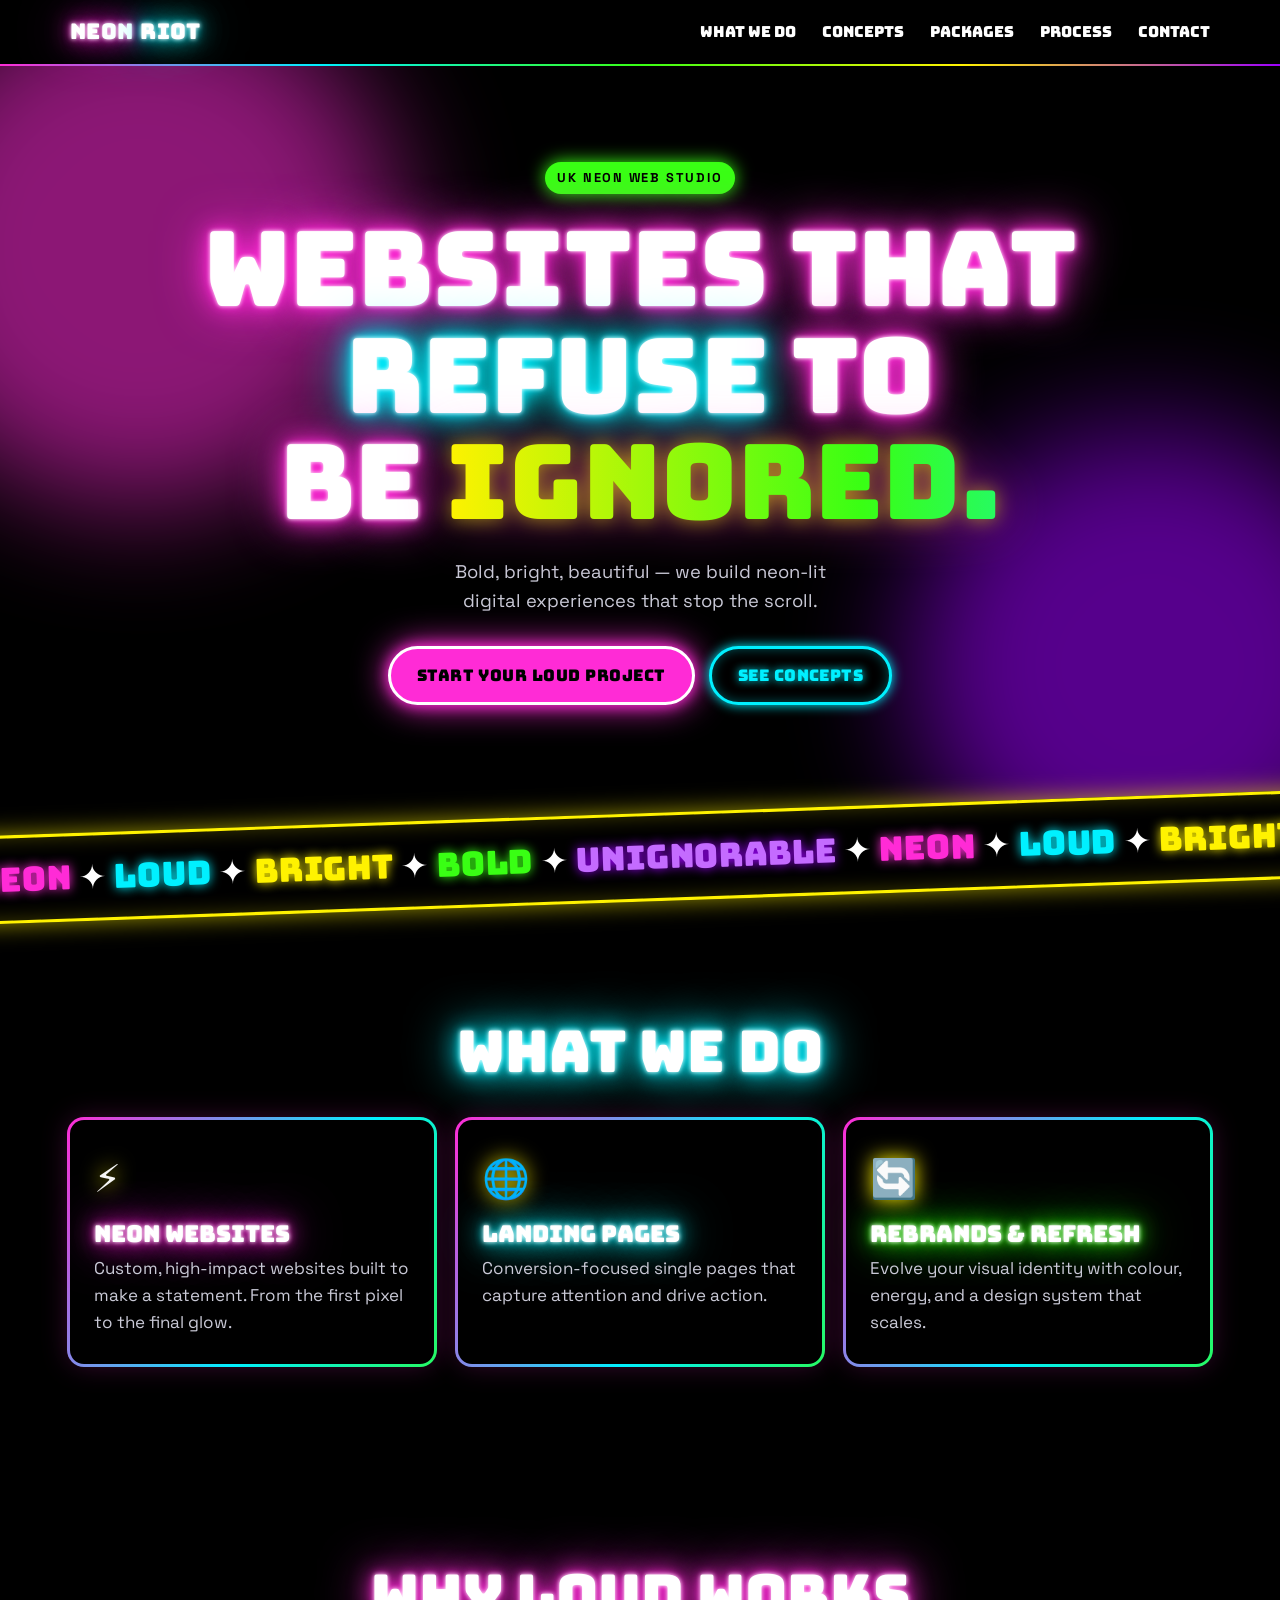
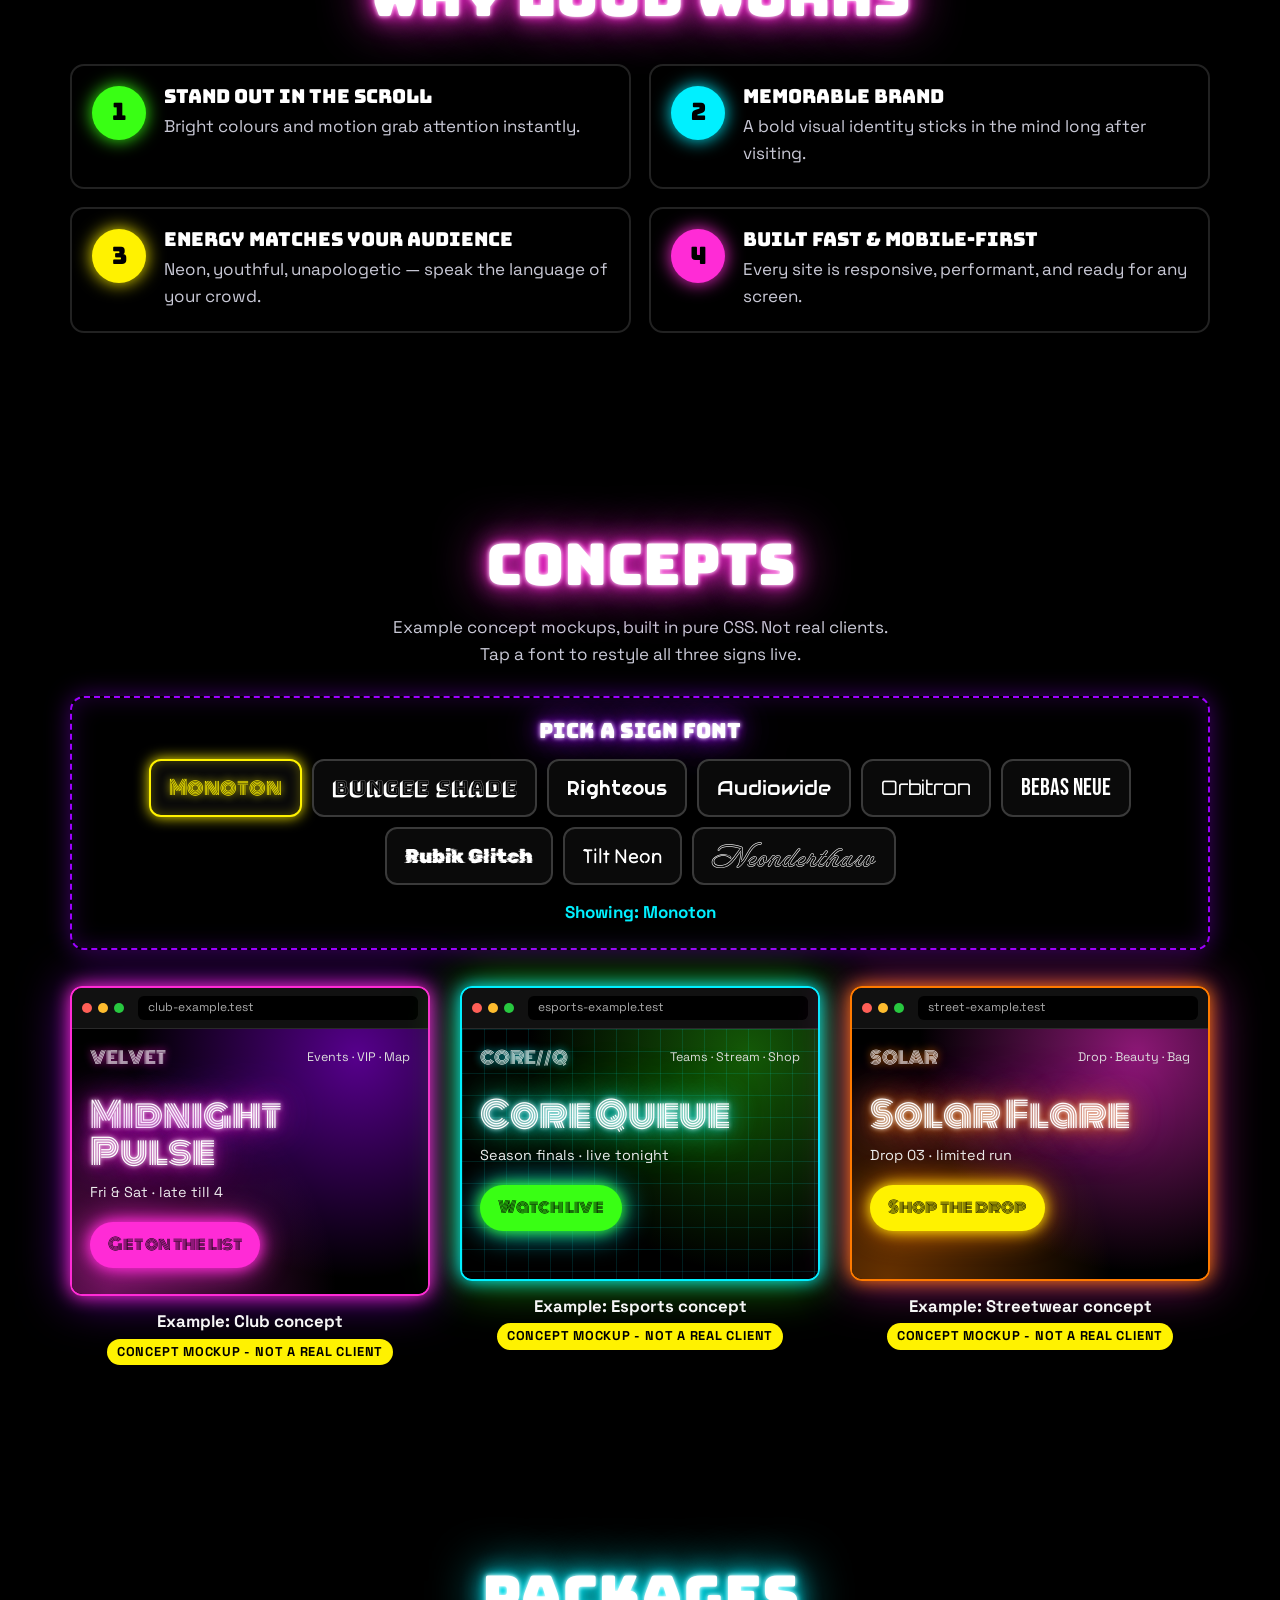
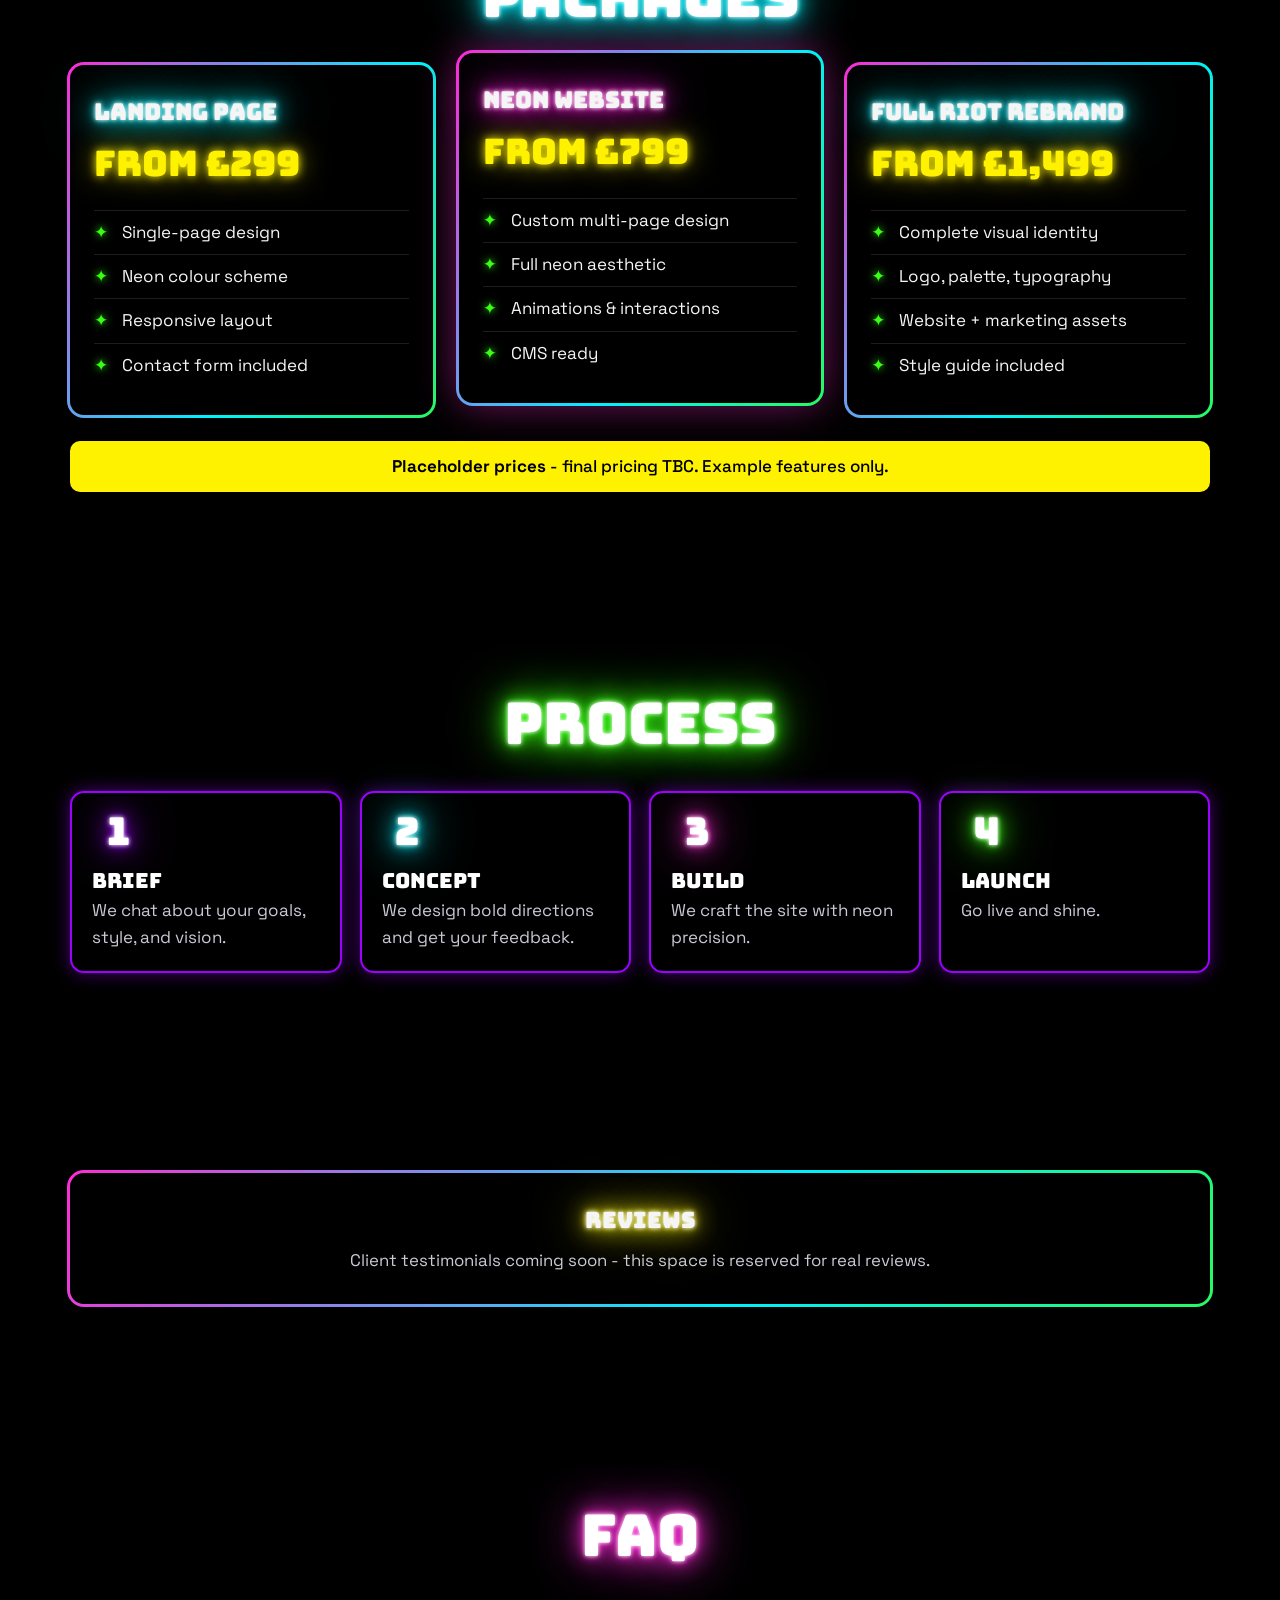
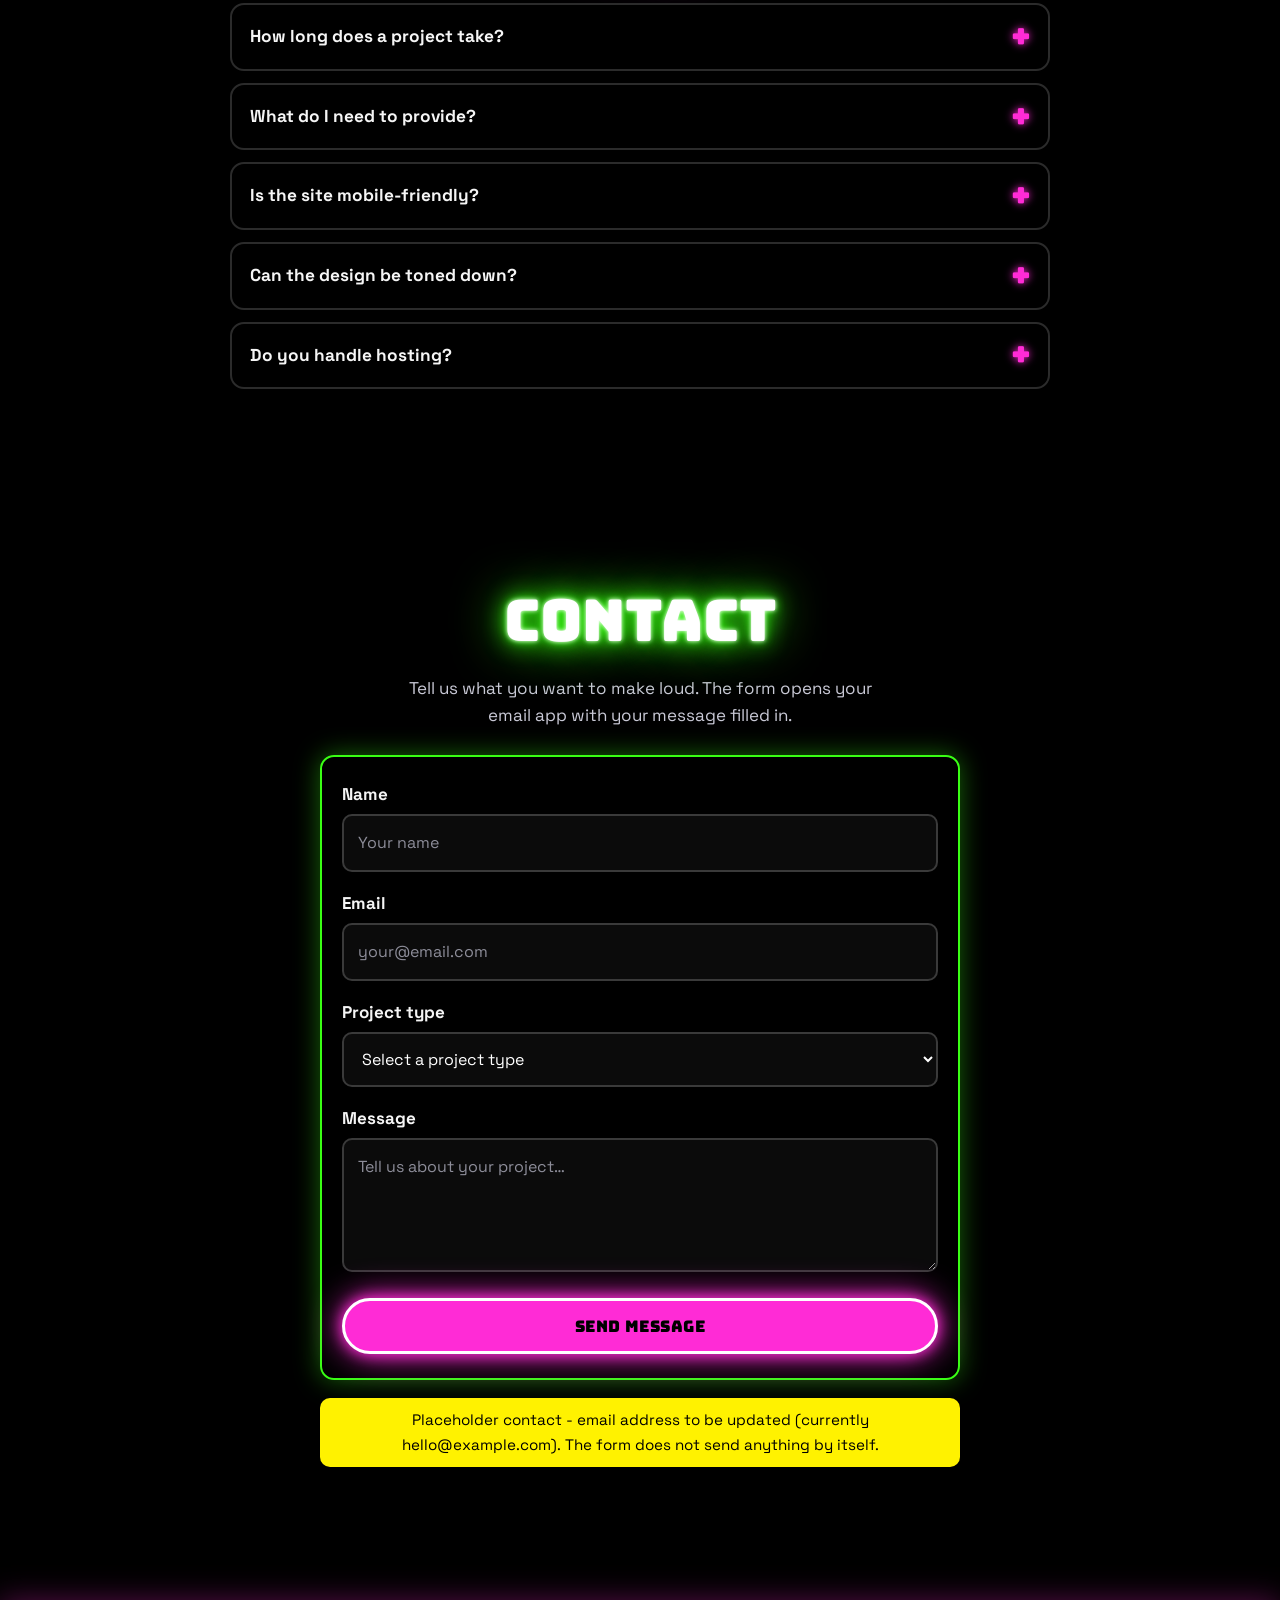
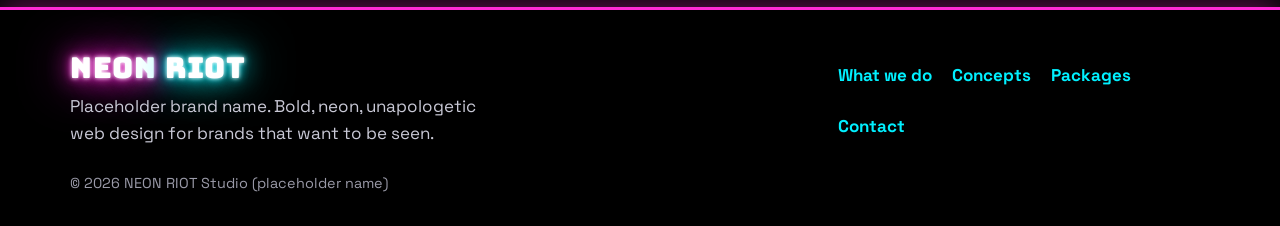
==== index.html @ 5fba3b47 "Publish the NEON RIOT Studio landing page. Add the finished static site at the repository root with " ====
<!DOCTYPE html>
<html lang="en">
<head>
  <meta charset="UTF-8">
  <meta name="viewport" content="width=device-width, initial-scale=1.0">
  <meta name="description" content="NEON RIOT Studio (placeholder name): loud, neon, mobile-first websites and landing pages from the UK.">
  <meta name="theme-color" content="#000000">
  <title>NEON RIOT Studio — Websites that refuse to be ignored</title>
  <link rel="preconnect" href="https://fonts.googleapis.com">
  <link rel="preconnect" href="https://fonts.gstatic.com" crossorigin>
  <link href="https://fonts.googleapis.com/css2?family=Audiowide&family=Bebas+Neue&family=Bungee&family=Bungee+Shade&family=Monoton&family=Neonderthaw&family=Orbitron:wght@700;900&family=Righteous&family=Rubik+Glitch&family=Space+Grotesk:wght@400;500;700&family=Tilt+Neon&display=swap" rel="stylesheet">
  <link rel="stylesheet" href="styles.css">
</head>
<body>
  <!-- Skip link -->
  <a href="#main" class="skip-link" aria-label="Skip to main content">Skip to main content</a>

  <header class="header" aria-label="Site header">
    <div class="container">
      <a href="#main" class="logo" aria-label="NEON RIOT Studio homepage">
        <span class="logo-a">NEON</span><span class="logo-b">RIOT</span>
      </a>
      <button class="menu-toggle" aria-label="Open main navigation" aria-expanded="false" id="menuToggle">
        <span></span>
        <span></span>
        <span></span>
      </button>
      <nav class="nav" aria-label="Main navigation" id="nav">
        <ul>
          <li><a href="#what-we-do" class="nav-link">What we do</a></li>
          <li><a href="#concepts" class="nav-link">Concepts</a></li>
          <li><a href="#packages" class="nav-link">Packages</a></li>
          <li><a href="#process" class="nav-link">Process</a></li>
          <li><a href="#contact" class="nav-link">Contact</a></li>
        </ul>
      </nav>
    </div>
  </header>

  <main id="main" tabindex="-1">
    <!-- Hero -->
    <section class="hero" aria-label="Hero section">
      <div class="container">
        <p class="eyebrow">UK neon web studio</p>
        <h1 class="hero-heading">Websites that <span class="flick">refuse</span> to be <span class="hl">ignored.</span></h1>
        <p class="hero-subheading">Bold, bright, beautiful — we build neon-lit digital experiences that stop the scroll.</p>
        <div class="hero-ctas">
          <a href="#contact" class="btn btn-primary pulse">Start your loud project</a>
          <a href="#concepts" class="btn btn-secondary">See concepts</a>
        </div>
      </div>
    </section>

    <!-- Ticker / Marquee -->
    <div class="ticker" aria-hidden="true">
      <div class="ticker-track"><div class="ticker-group"><span>NEON</span> ✦ <span>LOUD</span> ✦ <span>BRIGHT</span> ✦ <span>BOLD</span> ✦ <span>UNIGNORABLE</span> ✦ <span>NEON</span> ✦ <span>LOUD</span> ✦ <span>BRIGHT</span> ✦ <span>BOLD</span> ✦ <span>UNIGNORABLE</span> ✦ </div><div class="ticker-group"><span>NEON</span> ✦ <span>LOUD</span> ✦ <span>BRIGHT</span> ✦ <span>BOLD</span> ✦ <span>UNIGNORABLE</span> ✦ <span>NEON</span> ✦ <span>LOUD</span> ✦ <span>BRIGHT</span> ✦ <span>BOLD</span> ✦ <span>UNIGNORABLE</span> ✦ </div></div>
    </div>

    <!-- What we do -->
    <section class="section" id="what-we-do" aria-label="What we do section">
      <div class="container">
        <h2 class="section-heading" data-text="What we do">What we do</h2>
        <div class="cards">
          <article class="card">
            <div class="card-icon">⚡</div>
            <h3 class="card-heading">Neon websites</h3>
            <p class="card-text">Custom, high-impact websites built to make a statement. From the first pixel to the final glow.</p>
          </article>
          <article class="card">
            <div class="card-icon">🌐</div>
            <h3 class="card-heading">Landing pages</h3>
            <p class="card-text">Conversion-focused single pages that capture attention and drive action.</p>
          </article>
          <article class="card">
            <div class="card-icon">🔄</div>
            <h3 class="card-heading">Rebrands & refresh</h3>
            <p class="card-text">Evolve your visual identity with colour, energy, and a design system that scales.</p>
          </article>
        </div>
      </div>
    </section>

    <!-- Why loud works -->
    <section class="section" aria-label="Why loud works section">
      <div class="container">
        <h2 class="section-heading" data-text="Why loud works">Why loud works</h2>
        <div class="why-loud">
          <div class="why-item">
            <span class="why-number">1</span>
            <div>
              <h4 class="why-title">Stand out in the scroll</h4>
              <p class="why-text">Bright colours and motion grab attention instantly.</p>
            </div>
          </div>
          <div class="why-item">
            <span class="why-number">2</span>
            <div>
              <h4 class="why-title">Memorable brand</h4>
              <p class="why-text">A bold visual identity sticks in the mind long after visiting.</p>
            </div>
          </div>
          <div class="why-item">
            <span class="why-number">3</span>
            <div>
              <h4 class="why-title">Energy matches your audience</h4>
              <p class="why-text">Neon, youthful, unapologetic — speak the language of your crowd.</p>
            </div>
          </div>
          <div class="why-item">
            <span class="why-number">4</span>
            <div>
              <h4 class="why-title">Built fast & mobile-first</h4>
              <p class="why-text">Every site is responsive, performant, and ready for any screen.</p>
            </div>
          </div>
        </div>
      </div>
    </section>

    <!-- Concepts -->
    <section class="section" id="concepts" aria-label="Concepts section">
      <div class="container">
        <h2 class="section-heading" data-text="Concepts">Concepts</h2>
        <p class="concepts-note">Example concept mockups, built in pure CSS. Not real clients. Tap a font to restyle all three signs live.</p>

        <!-- Font Switcher -->
        <div class="font-switcher">
          <h3 class="font-switcher-heading">Pick a sign font</h3>
          <div class="font-chips" role="group" aria-label="Font options">
            <button type="button" class="font-chip" data-font="Monoton" aria-pressed="false" style="font-family: 'Monoton', cursive;">Monoton</button>
            <button type="button" class="font-chip" data-font="Bungee Shade" aria-pressed="false" style="font-family: 'Bungee Shade', cursive;">Bungee Shade</button>
            <button type="button" class="font-chip" data-font="Righteous" aria-pressed="false" style="font-family: 'Righteous', cursive;">Righteous</button>
            <button type="button" class="font-chip" data-font="Audiowide" aria-pressed="false" style="font-family: 'Audiowide', cursive;">Audiowide</button>
            <button type="button" class="font-chip" data-font="Orbitron" aria-pressed="false" style="font-family: 'Orbitron', sans-serif;">Orbitron</button>
            <button type="button" class="font-chip" data-font="Bebas Neue" aria-pressed="false" style="font-family: 'Bebas Neue', cursive;">Bebas Neue</button>
            <button type="button" class="font-chip" data-font="Rubik Glitch" aria-pressed="false" style="font-family: 'Rubik Glitch', cursive;">Rubik Glitch</button>
            <button type="button" class="font-chip" data-font="Tilt Neon" aria-pressed="false" style="font-family: 'Tilt Neon', cursive;">Tilt Neon</button>
            <button type="button" class="font-chip" data-font="Neonderthaw" aria-pressed="false" style="font-family: 'Neonderthaw', cursive;">Neonderthaw</button>
          </div>
          <p class="font-live-caption" aria-live="polite" aria-atomic="true">Showing: <span class="font-live-name">Monoton</span></p>
        </div>

        <div class="concepts-grid">
          <figure class="concept c-club">
            <div class="mock" aria-hidden="true">
              <div class="mock-bar"><i></i><i></i><i></i><span class="mock-url">club-example.test</span></div>
              <div class="mock-page">
                <div class="mock-nav"><span class="mock-logo">VELVET</span><span class="mock-links">Events · VIP · Map</span></div>
                <p class="mock-head">Midnight Pulse</p>
                <p class="mock-sub">Fri &amp; Sat · late till 4</p>
                <span class="mock-btn">Get on the list</span>
              </div>
            </div>
            <figcaption><strong>Example: Club concept</strong><span class="tag">Concept mockup - not a real client</span></figcaption>
          </figure>
          <figure class="concept c-esports">
            <div class="mock" aria-hidden="true">
              <div class="mock-bar"><i></i><i></i><i></i><span class="mock-url">esports-example.test</span></div>
              <div class="mock-page">
                <div class="mock-nav"><span class="mock-logo">CORE//Q</span><span class="mock-links">Teams · Stream · Shop</span></div>
                <p class="mock-head">Core Queue</p>
                <p class="mock-sub">Season finals · live tonight</p>
                <span class="mock-btn">Watch live</span>
              </div>
            </div>
            <figcaption><strong>Example: Esports concept</strong><span class="tag">Concept mockup - not a real client</span></figcaption>
          </figure>
          <figure class="concept c-street">
            <div class="mock" aria-hidden="true">
              <div class="mock-bar"><i></i><i></i><i></i><span class="mock-url">street-example.test</span></div>
              <div class="mock-page">
                <div class="mock-nav"><span class="mock-logo">SOLAR</span><span class="mock-links">Drop · Beauty · Bag</span></div>
                <p class="mock-head">Solar Flare</p>
                <p class="mock-sub">Drop 03 · limited run</p>
                <span class="mock-btn">Shop the drop</span>
              </div>
            </div>
            <figcaption><strong>Example: Streetwear concept</strong><span class="tag">Concept mockup - not a real client</span></figcaption>
          </figure>
        </div>
      </div>
    </section>

    <!-- Packages -->
    <section class="section" id="packages" aria-label="Packages section">
      <div class="container">
        <h2 class="section-heading" data-text="Packages">Packages</h2>
        <div class="packages">
          <article class="package">
            <div class="package-header">
              <span class="package-name">Landing Page</span>
              <span class="package-price">from £299</span>
            </div>
            <ul class="package-features">
              <li>Single-page design</li>
              <li>Neon colour scheme</li>
              <li>Responsive layout</li>
              <li>Contact form included</li>
            </ul>
          </article>
          <article class="package featured">
            <div class="package-header">
              <span class="package-name">Neon Website</span>
              <span class="package-price">from £799</span>
            </div>
            <ul class="package-features">
              <li>Custom multi-page design</li>
              <li>Full neon aesthetic</li>
              <li>Animations & interactions</li>
              <li>CMS ready</li>
            </ul>
          </article>
          <article class="package">
            <div class="package-header">
              <span class="package-name">Full Riot rebrand</span>
              <span class="package-price">from £1,499</span>
            </div>
            <ul class="package-features">
              <li>Complete visual identity</li>
              <li>Logo, palette, typography</li>
              <li>Website + marketing assets</li>
              <li>Style guide included</li>
            </ul>
          </article>
        </div>
        <p class="packages-note"><strong>Placeholder prices</strong> - final pricing TBC. Example features only.</p>
      </div>
    </section>

    <!-- Process -->
    <section class="section" id="process" aria-label="Process section">
      <div class="container">
        <h2 class="section-heading" data-text="Process">Process</h2>
        <ol class="process-steps">
          <li class="step">
            <div class="step-number">1</div>
            <div>
              <h4 class="step-title">Brief</h4>
              <p>We chat about your goals, style, and vision.</p>
            </div>
          </li>
          <li class="step">
            <div class="step-number">2</div>
            <div>
              <h4 class="step-title">Concept</h4>
              <p>We design bold directions and get your feedback.</p>
            </div>
          </li>
          <li class="step">
            <div class="step-number">3</div>
            <div>
              <h4 class="step-title">Build</h4>
              <p>We craft the site with neon precision.</p>
            </div>
          </li>
          <li class="step">
            <div class="step-number">4</div>
            <div>
              <h4 class="step-title">Launch</h4>
              <p>Go live and shine.</p>
            </div>
          </li>
        </ol>
      </div>
    </section>

    <!-- Social proof -->
    <section class="section" aria-label="Social proof section">
      <div class="container">
        <div class="social-proof"><p class="sp-label">Reviews</p>
          <p class="social-proof-text">Client testimonials coming soon - this space is reserved for real reviews.</p>
        </div>
      </div>
    </section>

    <!-- FAQ -->
    <section class="section" aria-label="FAQ section">
      <div class="container">
        <h2 class="section-heading" data-text="FAQ">FAQ</h2>
        <div class="faq">
          <details class="faq-item">
            <summary class="faq-question">How long does a project take?</summary>
            <p class="faq-answer">Placeholder answer: timelines depend on scope. A landing page is usually much quicker than a full multi-page site or rebrand; you will get a timeline with your quote.</p>
          </details>
          <details class="faq-item">
            <summary class="faq-question">What do I need to provide?</summary>
            <p class="faq-answer">Your brand basics, content, logo files (if any), and a general idea of the style you love.</p>
          </details>
          <details class="faq-item">
            <summary class="faq-question">Is the site mobile-friendly?</summary>
            <p class="faq-answer">Every site we build is mobile-first and fully responsive.</p>
          </details>
          <details class="faq-item">
            <summary class="faq-question">Can the design be toned down?</summary>
            <p class="faq-answer">Absolutely. We can dial the neon back to subtlety while keeping the bold structure.</p>
          </details>
          <details class="faq-item">
            <summary class="faq-question">Do you handle hosting?</summary>
            <p class="faq-answer">We can coordinate deployment and hosting, or work with your preferred provider.</p>
          </details>
        </div>
      </div>
    </section>

    <!-- Contact -->
    <section class="section" id="contact" aria-label="Contact section">
      <div class="container">
        <h2 class="section-heading" data-text="Contact">Contact</h2>
        <p class="contact-lead">Tell us what you want to make loud. The form opens your email app with your message filled in.</p>
        <form class="contact-form" action="mailto:hello@example.com" method="post" enctype="text/plain" aria-label="Contact form">
          <div class="form-group">
            <label for="name" class="form-label">Name</label>
            <input type="text" id="name" name="name" class="form-input" required aria-required="true" placeholder="Your name">
          </div>
          <div class="form-group">
            <label for="email" class="form-label">Email</label>
            <input type="email" id="email" name="email" class="form-input" required aria-required="true" placeholder="your@email.com">
          </div>
          <div class="form-group">
            <label for="project-type" class="form-label">Project type</label>
            <select id="project-type" name="project-type" class="form-select" aria-label="Project type">
              <option value="" disabled selected>Select a project type</option>
              <option value="landing-page">Landing Page</option>
              <option value="neon-website">Neon Website</option>
              <option value="full-rebrand">Full Riot Rebrand</option>
              <option value="other">Other</option>
            </select>
          </div>
          <div class="form-group">
            <label for="message" class="form-label">Message</label>
            <textarea id="message" name="message" class="form-textarea" rows="4" placeholder="Tell us about your project…" aria-required="false"></textarea>
          </div>
          <button type="submit" class="btn btn-primary btn-full pulse">Send message</button>
        </form>
        <p class="contact-note">Placeholder contact - email address to be updated (currently hello@example.com). The form does not send anything by itself.</p>
      </div>
    </section>
  </main>

  <footer class="footer" aria-label="Site footer">
    <div class="container">
      <div class="footer-brand">
        <a href="#main" class="footer-logo" aria-label="NEON RIOT Studio homepage"><span class="logo-a">NEON</span><span class="logo-b">RIOT</span></a>
        <p class="footer-desc">Placeholder brand name. Bold, neon, unapologetic web design for brands that want to be seen.</p>
      </div>
      <nav class="footer-nav" aria-label="Footer navigation">
        <ul>
          <li><a href="#what-we-do">What we do</a></li>
          <li><a href="#concepts">Concepts</a></li>
          <li><a href="#packages">Packages</a></li>
          <li><a href="#contact">Contact</a></li>
        </ul>
      </nav>
      <p class="footer-copyright">© 2026 NEON RIOT Studio (placeholder name)</p>
    </div>
  </footer>

  <script src="script.js"></script>
</body>
</html>
---- styles.css ----
/* NEON RIOT Studio (placeholder name) — styles.css
   Pure black, loud neon, mobile-first. Animations are slow (no flashing > 3/s)
   and all switch off under prefers-reduced-motion. */

:root {
  --bg: #000;
  --fg: #f5f5f5;
  --muted: #c9c9d6;
  --pink: #ff2bd6;
  --cyan: #00f0ff;
  --acid: #39ff14;
  --laser: #fff200;
  --uv: #9d00ff;
  --orange: #ff7a00;
  --display: 'Bungee', 'Arial Black', sans-serif;
  --body: 'Space Grotesk', system-ui, sans-serif;
  --concept-font: 'Monoton';
  --radius: 14px;
  --glow-pink: 0 0 4px #fff, 0 0 10px var(--pink), 0 0 24px var(--pink), 0 0 52px var(--pink);
  --glow-cyan: 0 0 4px #fff, 0 0 10px var(--cyan), 0 0 24px var(--cyan), 0 0 52px var(--cyan);
  --glow-acid: 0 0 4px #fff, 0 0 10px var(--acid), 0 0 24px var(--acid), 0 0 52px var(--acid);
  --glow-laser: 0 0 4px #fff, 0 0 10px var(--laser), 0 0 24px var(--laser), 0 0 52px var(--laser);
  --glow-uv: 0 0 4px #fff, 0 0 10px var(--uv), 0 0 24px var(--uv), 0 0 52px var(--uv);
}

*, *::before, *::after { box-sizing: border-box; margin: 0; padding: 0; }
html { scroll-behavior: smooth; scroll-padding-top: 72px; }
body {
  font-family: var(--body);
  font-size: 17px;
  line-height: 1.6;
  color: var(--fg);
  background: var(--bg);
  overflow-x: clip;
  -webkit-font-smoothing: antialiased;
}
main { overflow-x: clip; }
img { max-width: 100%; }
a { color: var(--cyan); }
ul, ol { list-style: none; }
:focus-visible { outline: 3px solid var(--laser); outline-offset: 3px; border-radius: 4px; }

.container { width: min(1180px, 100%); margin: 0 auto; padding: 0 20px; }
.section { padding: 72px 0; position: relative; }

.skip-link {
  position: absolute; left: 12px; top: -60px; z-index: 100;
  background: var(--laser); color: #000; padding: 10px 16px; font-weight: 700; border-radius: 8px;
}
.skip-link:focus { top: 12px; }

/* ---------- Header ---------- */
.header {
  position: sticky; top: 0; z-index: 50;
  background: rgba(0,0,0,.88);
  backdrop-filter: blur(8px);
  border-bottom: 2px solid transparent;
  border-image: linear-gradient(90deg, var(--pink), var(--cyan), var(--acid), var(--laser), var(--uv)) 1;
}
.header .container { display: flex; align-items: center; justify-content: space-between; min-height: 64px; }
.logo, .footer-logo { font-family: var(--display); font-size: 1.35rem; text-decoration: none; line-height: 1; letter-spacing: .02em; }
.logo-a { color: #fff; text-shadow: var(--glow-pink); }
.logo-b { color: #fff; text-shadow: var(--glow-cyan); margin-left: .3em; }

.menu-toggle {
  width: 48px; height: 48px; display: grid; place-content: center; gap: 6px;
  background: transparent; border: 2px solid var(--pink); border-radius: 10px; cursor: pointer;
  box-shadow: 0 0 12px var(--pink);
}
.menu-toggle span { display: block; width: 24px; height: 3px; background: #fff; box-shadow: 0 0 6px var(--pink); transition: transform .25s, opacity .25s; }
.menu-toggle[aria-expanded="true"] span:nth-child(1) { transform: translateY(9px) rotate(45deg); }
.menu-toggle[aria-expanded="true"] span:nth-child(2) { opacity: 0; }
.menu-toggle[aria-expanded="true"] span:nth-child(3) { transform: translateY(-9px) rotate(-45deg); }

.nav { position: absolute; left: 0; right: 0; top: 100%; background: #000; border-bottom: 2px solid var(--cyan); display: none; }
.nav[open] { display: block; }
.nav ul { padding: 8px 20px 18px; }
.nav a {
  display: block; padding: 14px 0; font-family: var(--display); font-size: 1.15rem;
  color: #fff; text-decoration: none; border-bottom: 1px solid #222;
}
.nav li:nth-child(1) a:hover, .nav li:nth-child(1) a:focus-visible { text-shadow: var(--glow-pink); }
.nav a:hover, .nav a:focus-visible { text-shadow: var(--glow-cyan); }

/* ---------- Headings & glows ---------- */
h1, h2, h3, h4 { font-family: var(--display); font-weight: 400; line-height: 1.1; color: #fff; }

.eyebrow {
  display: inline-block; font-weight: 700; text-transform: uppercase; letter-spacing: .14em; font-size: .8rem;
  color: #000; background: var(--acid); padding: 6px 12px; border-radius: 999px; margin-bottom: 22px;
  box-shadow: 0 0 18px var(--acid);
}

.hero {
  padding: 56px 0 64px; text-align: center; position: relative; isolation: isolate; overflow: hidden;
}
.hero::before, .hero::after {
  content: ''; position: absolute; z-index: -1; border-radius: 50%; filter: blur(60px); opacity: .55;
  animation: drift 14s ease-in-out infinite alternate;
}
.hero::before { width: 320px; height: 320px; background: var(--pink); top: -80px; left: -120px; }
.hero::after { width: 300px; height: 300px; background: var(--uv); bottom: -100px; right: -110px; animation-delay: -7s; }
@keyframes drift { to { transform: translate(60px, 40px) scale(1.15); } }

.hero-heading {
  font-size: clamp(2.6rem, 11vw, 6.5rem);
  line-height: 1.02; margin-bottom: 22px; text-shadow: var(--glow-pink);
  text-wrap: balance;
}
.hero-heading .flick { color: #fff; text-shadow: var(--glow-cyan); animation: flicker 5s linear infinite; }
.hero-heading .hl {
  background: linear-gradient(90deg, var(--laser), var(--acid), var(--cyan), var(--pink), var(--laser));
  background-size: 300% 100%;
  -webkit-background-clip: text; background-clip: text; color: transparent; text-shadow: none;
  filter: drop-shadow(0 0 10px rgba(255,242,0,.55)) drop-shadow(0 0 26px rgba(255,43,214,.45));
  animation: shift 8s linear infinite;
}
/* Neon-sign flicker: a couple of short dips per 5s cycle (well under 3 flashes/second) */
@keyframes flicker {
  0%, 40%, 44%, 72%, 100% { opacity: 1; }
  42% { opacity: .35; text-shadow: none; }
  74% { opacity: .5; text-shadow: none; }
  76% { opacity: 1; }
}
@keyframes shift { to { background-position: 300% 0; } }

.hero-subheading { font-size: 1.15rem; color: var(--muted); max-width: 34ch; margin: 0 auto 30px; }
.hero-ctas { display: flex; flex-direction: column; gap: 14px; align-items: stretch; max-width: 380px; margin: 0 auto; }

.section-heading {
  position: relative; font-size: clamp(1.9rem, 8vw, 3.6rem); text-align: center;
  margin: 0 auto 36px; width: fit-content; max-width: 100%;
  text-shadow: var(--glow-pink);
}
#what-we-do .section-heading, #packages .section-heading { text-shadow: var(--glow-cyan); }
#process .section-heading, #contact .section-heading { text-shadow: var(--glow-acid); }
/* Small RGB-split glitch, fires briefly once every 6s */
.section-heading::before, .section-heading::after {
  content: attr(data-text); position: absolute; inset: 0; pointer-events: none; opacity: 0; text-shadow: none;
}
.section-heading::before { color: var(--cyan); animation: glitch-a 6s steps(1) infinite; }
.section-heading::after { color: var(--pink); animation: glitch-b 6s steps(1) infinite; }
@keyframes glitch-a { 0%, 91%, 95%, 100% { opacity: 0; transform: none; } 92% { opacity: .85; transform: translate(-4px, -2px); clip-path: inset(10% 0 55% 0); } }
@keyframes glitch-b { 0%, 91%, 95%, 100% { opacity: 0; transform: none; } 92% { opacity: .85; transform: translate(4px, 2px); clip-path: inset(55% 0 8% 0); } }

/* ---------- Buttons ---------- */
.btn {
  display: inline-flex; align-items: center; justify-content: center; min-height: 56px;
  padding: 14px 26px; border-radius: 999px; text-decoration: none; text-transform: uppercase;
  font-family: var(--display); font-size: 1rem; letter-spacing: .03em; cursor: pointer; border: 3px solid transparent;
  transition: transform .15s ease;
}
.btn:hover { transform: translateY(-2px) scale(1.02); }
.btn-primary { background: var(--pink); color: #000; border-color: #fff; box-shadow: 0 0 14px var(--pink), 0 0 34px var(--pink); }
.btn-secondary { background: #000; color: var(--cyan); border-color: var(--cyan); box-shadow: 0 0 12px var(--cyan), inset 0 0 12px rgba(0,240,255,.35); text-shadow: 0 0 8px var(--cyan); }
.btn-full { width: 100%; }
.pulse { animation: pulse 2.2s ease-in-out infinite; }
@keyframes pulse {
  0%, 100% { box-shadow: 0 0 10px var(--pink), 0 0 22px var(--pink); }
  50% { box-shadow: 0 0 22px var(--pink), 0 0 60px var(--pink), 0 0 90px rgba(255,43,214,.6); }
}

/* ---------- Ticker ---------- */
.ticker {
  overflow: hidden; white-space: nowrap; background: #000; padding: 14px 0;
  border-block: 3px solid var(--laser); box-shadow: 0 0 22px rgba(255,242,0,.6), inset 0 0 18px rgba(255,242,0,.25);
  font-family: var(--display); font-size: clamp(1.2rem, 5vw, 2rem); transform: rotate(-2deg) scale(1.04); margin: 10px 0 20px;
}
.ticker-track { display: flex; width: max-content; animation: scroll 28s linear infinite; }
.ticker-group { flex: none; padding-right: .4em; color: #fff; }
.ticker-group span:nth-child(5n+1) { color: var(--pink); text-shadow: 0 0 10px var(--pink); }
.ticker-group span:nth-child(5n+2) { color: var(--cyan); text-shadow: 0 0 10px var(--cyan); }
.ticker-group span:nth-child(5n+3) { color: var(--laser); text-shadow: 0 0 10px var(--laser); }
.ticker-group span:nth-child(5n+4) { color: var(--acid); text-shadow: 0 0 10px var(--acid); }
.ticker-group span:nth-child(5n+5) { color: #c46bff; text-shadow: 0 0 10px var(--uv); }
@keyframes scroll { to { transform: translateX(-50%); } }

/* ---------- Animated gradient border cards ---------- */
.card, .package, .why-item, .step, .social-proof, .faq-item {
  position: relative; border-radius: var(--radius); background: #000; isolation: isolate;
}
.card::before, .package::before, .social-proof::before {
  content: ''; position: absolute; inset: -3px; z-index: -1; border-radius: calc(var(--radius) + 3px);
  background: linear-gradient(120deg, var(--pink), var(--cyan), var(--acid), var(--laser), var(--uv), var(--pink));
  background-size: 300% 300%; animation: border-shift 6s linear infinite;
}
.card::after, .package::after, .social-proof::after {
  content: ''; position: absolute; inset: 0; z-index: -1; border-radius: var(--radius); background: #000;
}
@keyframes border-shift { to { background-position: 300% 0; } }

.cards { display: grid; gap: 24px; }
.card { padding: 28px 24px; box-shadow: 0 0 28px rgba(255,43,214,.25); }
.card-icon { font-size: 2.4rem; margin-bottom: 12px; filter: drop-shadow(0 0 10px var(--laser)); }
.card-heading { font-size: 1.45rem; margin-bottom: 8px; }
.card:nth-child(1) .card-heading { text-shadow: var(--glow-pink); }
.card:nth-child(2) .card-heading { text-shadow: var(--glow-cyan); }
.card:nth-child(3) .card-heading { text-shadow: var(--glow-acid); }
.card-text, .why-text, .step p, .faq-answer { color: var(--muted); }

/* ---------- Why loud ---------- */
.why-loud { display: grid; gap: 18px; }
.why-item { display: flex; gap: 18px; align-items: flex-start; padding: 20px; border: 2px solid #222; }
.why-number {
  flex: none; display: grid; place-items: center; width: 54px; height: 54px; border-radius: 50%;
  font-family: var(--display); font-size: 1.5rem; color: #000; background: var(--acid); box-shadow: 0 0 18px var(--acid);
}
.why-item:nth-child(2) .why-number { background: var(--cyan); box-shadow: 0 0 18px var(--cyan); }
.why-item:nth-child(3) .why-number { background: var(--laser); box-shadow: 0 0 18px var(--laser); }
.why-item:nth-child(4) .why-number { background: var(--pink); box-shadow: 0 0 18px var(--pink); }
.why-title { font-size: 1.2rem; margin-bottom: 6px; }

/* ---------- Concepts & font switcher ---------- */
.concepts-note { text-align: center; color: var(--muted); max-width: 46ch; margin: -18px auto 28px; }
.font-switcher {
  border: 2px dashed var(--uv); border-radius: var(--radius); padding: 22px 16px; margin-bottom: 36px; text-align: center;
  box-shadow: 0 0 24px rgba(157,0,255,.4), inset 0 0 24px rgba(157,0,255,.2);
}
.font-switcher-heading { font-size: 1.3rem; text-shadow: var(--glow-uv); margin-bottom: 16px; }
.font-chips { display: grid; grid-template-columns: repeat(2, 1fr); gap: 10px; }
.font-chip {
  min-height: 58px; padding: 10px 12px; font-size: 1.25rem; line-height: 1.1; color: #fff; background: #0a0a0a;
  border: 2px solid #3a3a3a; border-radius: 12px; cursor: pointer; transition: border-color .2s, box-shadow .2s, color .2s;
}
.font-chip[data-font="Neonderthaw"] { font-size: 1.9rem; }
.font-chip[data-font="Bebas Neue"] { font-size: 1.5rem; }
.font-chip:hover { border-color: var(--cyan); }
.font-chip[aria-pressed="true"] {
  color: var(--laser); border-color: var(--laser); text-shadow: 0 0 8px var(--laser);
  box-shadow: 0 0 14px var(--laser), inset 0 0 12px rgba(255,242,0,.3);
}
.font-live-caption { margin-top: 14px; color: var(--cyan); font-weight: 700; }

.concepts-grid { display: grid; gap: 30px; }
.concept { margin: 0; }
.concept figcaption { display: flex; flex-direction: column; gap: 4px; margin-top: 12px; text-align: center; }
.concept figcaption strong { font-size: 1.05rem; }
.tag { align-self: center; font-size: .8rem; font-weight: 700; letter-spacing: .06em; text-transform: uppercase; color: #000; background: var(--laser); padding: 3px 10px; border-radius: 999px; }

.mock { --a: var(--pink); --b: var(--uv); --c: #fff; border-radius: 12px; overflow: hidden; border: 2px solid var(--a); box-shadow: 0 0 18px var(--a), 0 0 50px color-mix(in srgb, var(--b) 60%, transparent); }
.mock-bar { display: flex; align-items: center; gap: 6px; padding: 8px 10px; background: #111; border-bottom: 1px solid #2a2a2a; }
.mock-bar i { width: 10px; height: 10px; border-radius: 50%; background: #ff5f57; }
.mock-bar i:nth-child(2) { background: #febc2e; }
.mock-bar i:nth-child(3) { background: #28c840; }
.mock-url { flex: 1; margin-left: 8px; font-size: .75rem; color: #aaa; background: #000; border-radius: 6px; padding: 2px 10px; overflow: hidden; text-overflow: ellipsis; white-space: nowrap; }
.mock-page { padding: 16px 18px 26px; min-height: 250px; background: radial-gradient(circle at 80% 10%, color-mix(in srgb, var(--b) 55%, transparent), transparent 60%), radial-gradient(circle at 10% 100%, color-mix(in srgb, var(--a) 40%, transparent), transparent 55%), #000; }
.mock-nav { display: flex; justify-content: space-between; align-items: center; gap: 8px; margin-bottom: 26px; font-size: .78rem; }
.mock-logo { font-family: var(--concept-font), var(--display); font-size: 1.05rem; color: #fff; text-shadow: 0 0 8px var(--a); white-space: nowrap; }
.mock-links { color: #ddd; white-space: nowrap; }
.mock-head {
  font-family: var(--concept-font), var(--display); font-size: clamp(2rem, 10vw, 2.6rem); line-height: 1.05; color: #fff;
  text-shadow: 0 0 4px #fff, 0 0 12px var(--a), 0 0 30px var(--a), 0 0 56px var(--b); margin-bottom: 10px; overflow-wrap: anywhere;
}
.mock-sub { color: #eee; font-size: .9rem; margin-bottom: 18px; }
.mock-btn {
  display: inline-block; font-family: var(--concept-font), var(--display); font-size: 1rem; padding: 10px 18px; border-radius: 999px;
  color: #000; background: var(--c); box-shadow: 0 0 14px var(--c), 0 0 30px var(--a);
}
.c-club .mock { --a: #ff2bd6; --b: #9d00ff; --c: #ff2bd6; }
.c-esports .mock { --a: #00f0ff; --b: #39ff14; --c: #39ff14; }
.c-esports .mock-page { background-image: linear-gradient(rgba(0,240,255,.12) 1px, transparent 1px), linear-gradient(90deg, rgba(0,240,255,.12) 1px, transparent 1px), radial-gradient(circle at 80% 10%, rgba(57,255,20,.35), transparent 60%); background-size: 22px 22px, 22px 22px, auto; }
.c-street .mock { --a: #ff7a00; --b: #ff2bd6; --c: #fff200; }

/* ---------- Packages ---------- */
.packages { display: grid; gap: 26px; }
.package { padding: 28px 24px; }
.package-header { display: flex; flex-direction: column; gap: 6px; margin-bottom: 18px; }
.package-name { font-family: var(--display); font-size: 1.45rem; text-shadow: var(--glow-cyan); }
.package-price { font-family: var(--display); font-size: 2.2rem; color: var(--laser); text-shadow: 0 0 10px var(--laser), 0 0 28px rgba(255,242,0,.6); }
.package.featured { box-shadow: 0 0 40px rgba(255,43,214,.5); }
.package.featured .package-name { text-shadow: var(--glow-pink); }
.package-features li { padding: 8px 0 8px 28px; position: relative; border-top: 1px solid #1d1d1d; }
.package-features li::before { content: '✦'; position: absolute; left: 0; color: var(--acid); text-shadow: 0 0 8px var(--acid); }
.packages-note { margin-top: 26px; text-align: center; color: #000; background: var(--laser); border-radius: 10px; padding: 12px 16px; font-weight: 500; }

/* ---------- Process ---------- */
.process-steps { display: grid; gap: 18px; counter-reset: none; }
.step { display: flex; gap: 18px; align-items: flex-start; padding: 20px; border: 2px solid var(--uv); box-shadow: 0 0 18px rgba(157,0,255,.45); }
.step-number {
  flex: none; font-family: var(--display); font-size: 2.4rem; line-height: 1; width: 52px; text-align: center;
  color: #fff; text-shadow: var(--glow-uv);
}
.step:nth-child(2) .step-number { text-shadow: var(--glow-cyan); }
.step:nth-child(3) .step-number { text-shadow: var(--glow-pink); }
.step:nth-child(4) .step-number { text-shadow: var(--glow-acid); }
.step-title { font-size: 1.3rem; margin-bottom: 4px; }

/* ---------- Social proof placeholder ---------- */
.social-proof { padding: 30px 22px; text-align: center; }
.sp-label { font-family: var(--display); font-size: 1.4rem; text-shadow: var(--glow-laser); margin-bottom: 8px; }
.social-proof-text { color: var(--muted); font-size: 1.05rem; }

/* ---------- FAQ ---------- */
.faq { display: grid; gap: 12px; max-width: 820px; margin: 0 auto; }
.faq-item { border: 2px solid #2b2b2b; transition: border-color .2s; }
.faq-item[open] { border-color: var(--cyan); box-shadow: 0 0 18px rgba(0,240,255,.4); }
.faq-question {
  list-style: none; cursor: pointer; padding: 18px 52px 18px 18px; font-weight: 700; font-size: 1.08rem; position: relative; min-height: 56px;
}
.faq-question::-webkit-details-marker { display: none; }
.faq-question::after {
  content: '+'; position: absolute; right: 18px; top: 50%; transform: translateY(-50%);
  font-family: var(--display); font-size: 1.6rem; color: var(--pink); text-shadow: 0 0 8px var(--pink);
}
.faq-item[open] .faq-question::after { content: '–'; color: var(--cyan); text-shadow: 0 0 8px var(--cyan); }
.faq-answer { padding: 0 18px 18px; }

/* ---------- Contact ---------- */
.contact-lead { text-align: center; color: var(--muted); max-width: 44ch; margin: -14px auto 26px; }
.contact-form {
  display: grid; gap: 18px; max-width: 640px; margin: 0 auto; padding: 24px 20px; border-radius: var(--radius);
  border: 2px solid var(--acid); box-shadow: 0 0 26px rgba(57,255,20,.4);
}
.form-label { display: block; font-weight: 700; margin-bottom: 6px; }
.form-input, .form-select, .form-textarea {
  width: 100%; font: inherit; font-size: 1rem; color: #fff; background: #0b0b0b; border: 2px solid #3a3a3a; border-radius: 10px; padding: 14px;
  min-height: 52px;
}
.form-input:focus, .form-select:focus, .form-textarea:focus { outline: none; border-color: var(--cyan); box-shadow: 0 0 14px var(--cyan); }
.form-input::placeholder, .form-textarea::placeholder { color: #8d8d99; }
.contact-note { text-align: center; margin: 18px auto 0; max-width: 640px; font-size: .95rem; color: #000; background: var(--laser); padding: 10px 14px; border-radius: 10px; }

/* ---------- Footer ---------- */
.footer { border-top: 3px solid var(--pink); box-shadow: 0 -6px 30px rgba(255,43,214,.35); padding: 44px 0 30px; margin-top: 40px; }
.footer .container { display: grid; gap: 24px; }
.footer-logo { font-size: 1.8rem; display: inline-block; margin-bottom: 10px; }
.footer-desc { color: var(--muted); max-width: 40ch; }
.footer-nav ul { display: flex; flex-wrap: wrap; gap: 8px 20px; }
.footer-nav a { color: var(--cyan); text-decoration: none; font-weight: 700; display: inline-block; padding: 8px 0; }
.footer-nav a:hover { text-shadow: 0 0 8px var(--cyan); }
.footer-copyright { color: #9a9aa8; font-size: .9rem; }

/* ---------- Larger screens ---------- */
@media (min-width: 560px) {
  .hero-ctas { flex-direction: row; justify-content: center; max-width: none; }
  .font-chips { display: flex; flex-wrap: wrap; justify-content: center; }
  .font-chip { padding: 10px 18px; }
}
@media (min-width: 860px) {
  .menu-toggle { display: none; }
  .nav { position: static; display: block; background: none; border: 0; }
  .nav ul { display: flex; gap: 26px; padding: 0; }
  .nav a { border: 0; padding: 8px 0; font-size: .95rem; }
  .hero { padding: 96px 0 100px; }
  .hero::before { width: 520px; height: 520px; }
  .hero::after { width: 480px; height: 480px; }
  .section { padding: 100px 0; }
  .cards, .packages, .concepts-grid { grid-template-columns: repeat(3, 1fr); }
  .why-loud, .process-steps { grid-template-columns: repeat(2, 1fr); }
  .package.featured { transform: translateY(-12px); }
  .mock-head { font-size: 2.2rem; }
  .footer .container { grid-template-columns: 2fr 1fr; align-items: start; }
  .footer-copyright { grid-column: 1 / -1; }
}
@media (min-width: 1100px) {
  .process-steps { grid-template-columns: repeat(4, 1fr); }
  .step { flex-direction: column; }
}

/* ---------- Reduced motion: everything off ---------- */
@media (prefers-reduced-motion: reduce) {
  html { scroll-behavior: auto; }
  *, *::before, *::after { animation: none !important; transition: none !important; }
  .ticker-track { flex-wrap: wrap; width: auto; justify-content: center; }
  .ticker-group + .ticker-group { display: none; }
  .ticker-group { white-space: normal; text-align: center; padding: 0 16px; }
  .section-heading::before, .section-heading::after { display: none; }
}
.font-chip:last-child:nth-child(odd) { grid-column: 1 / -1; }
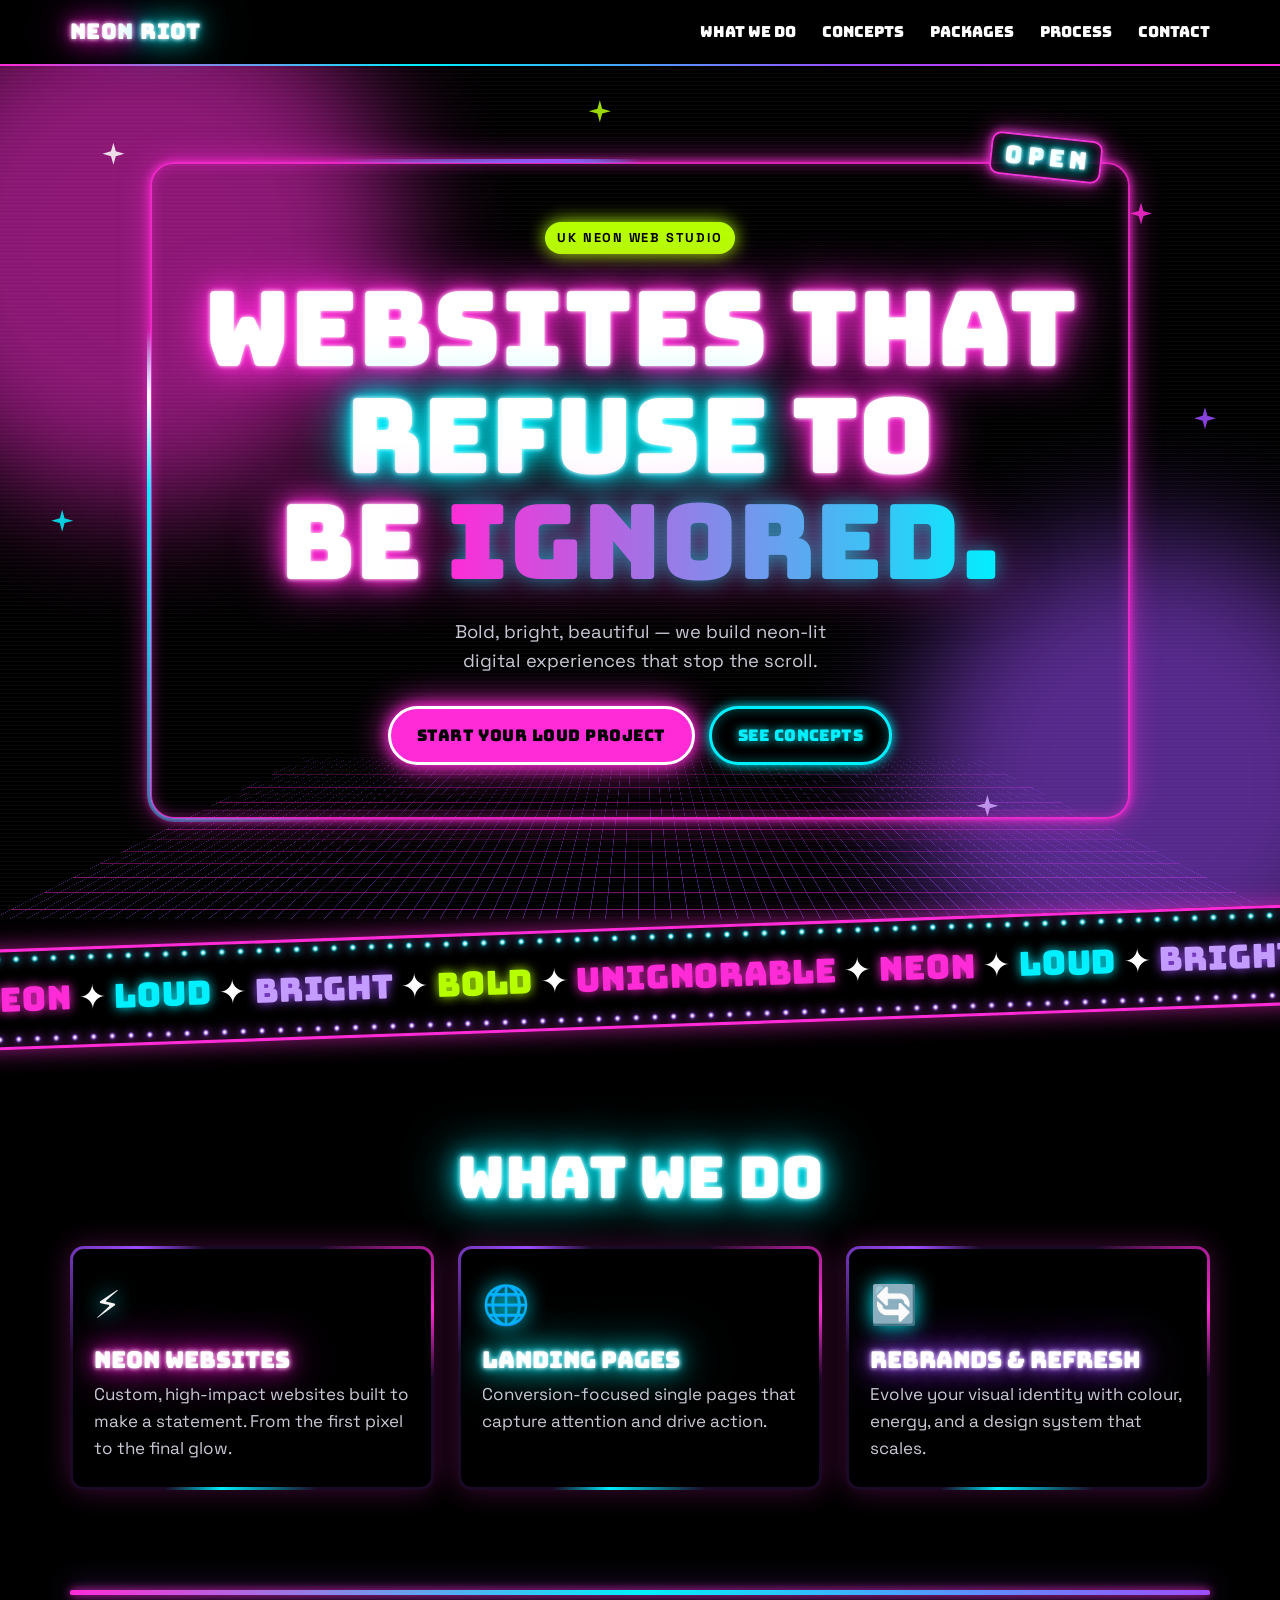
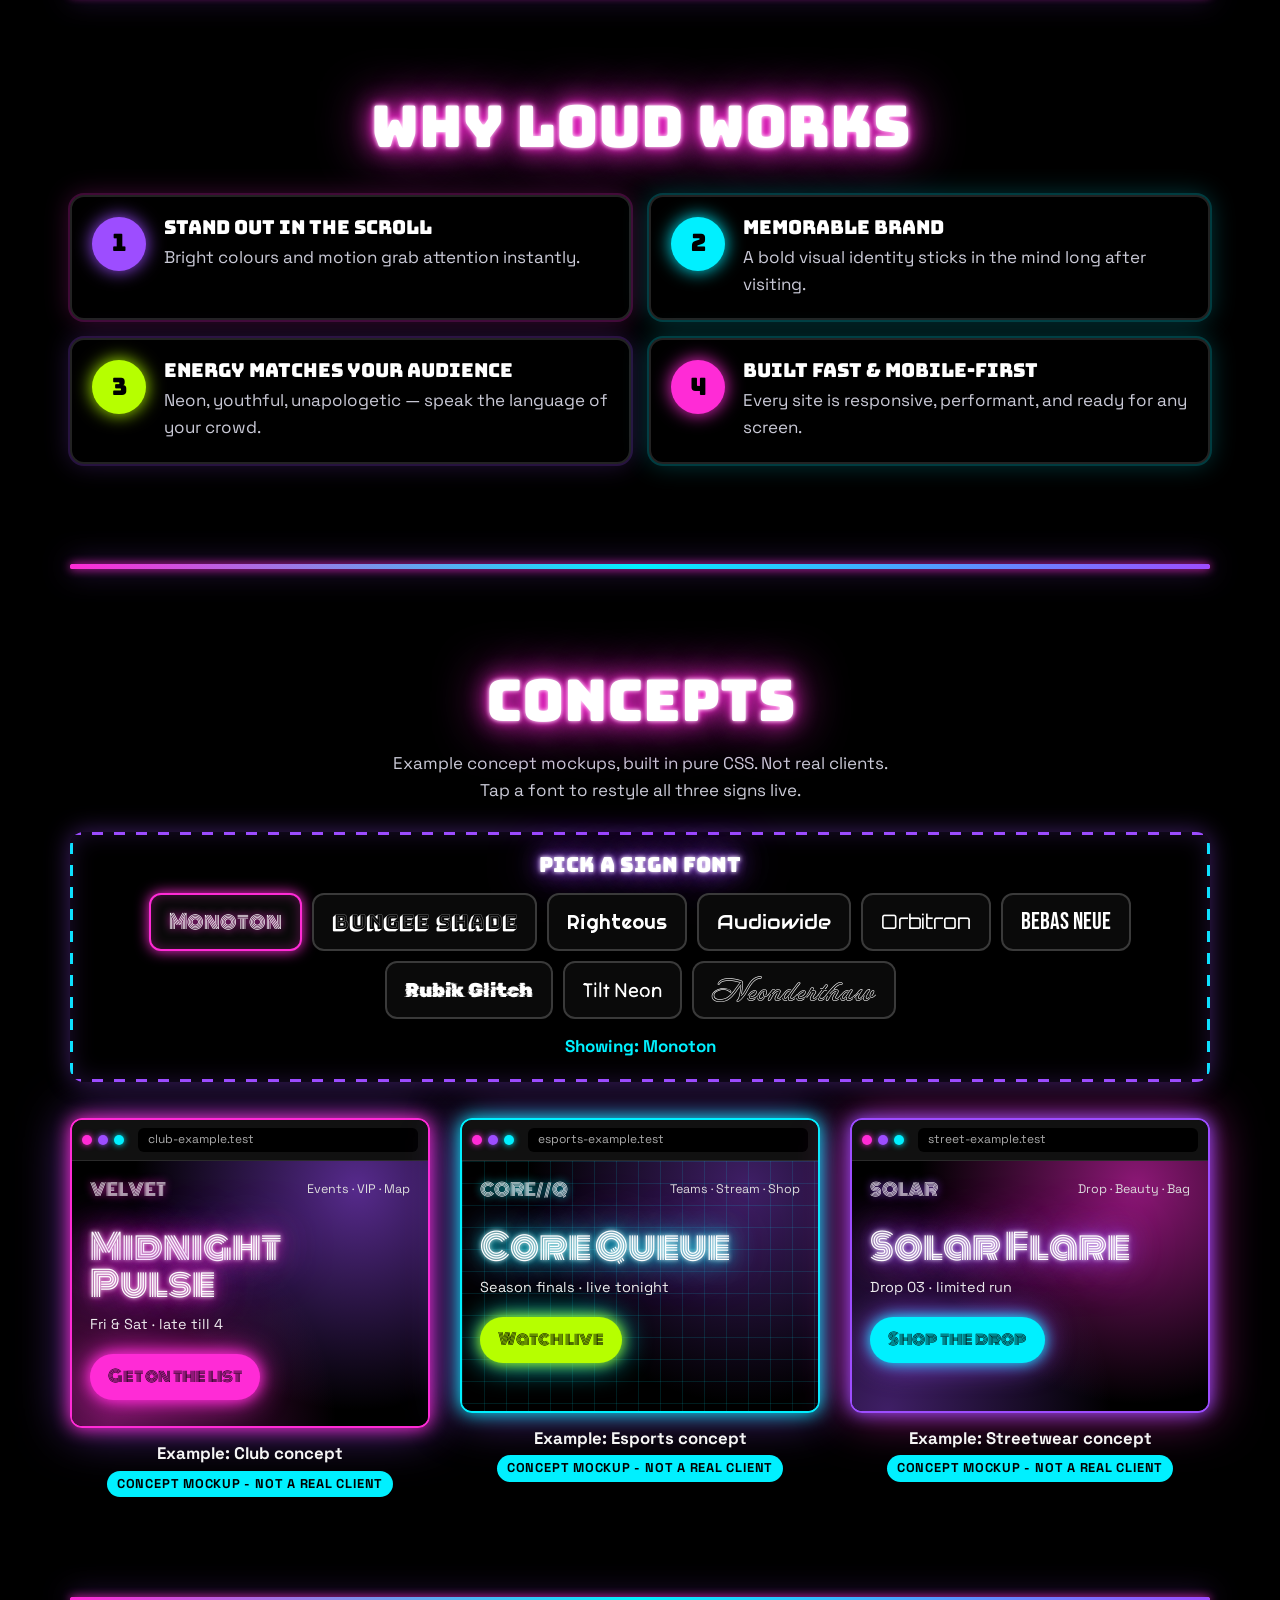
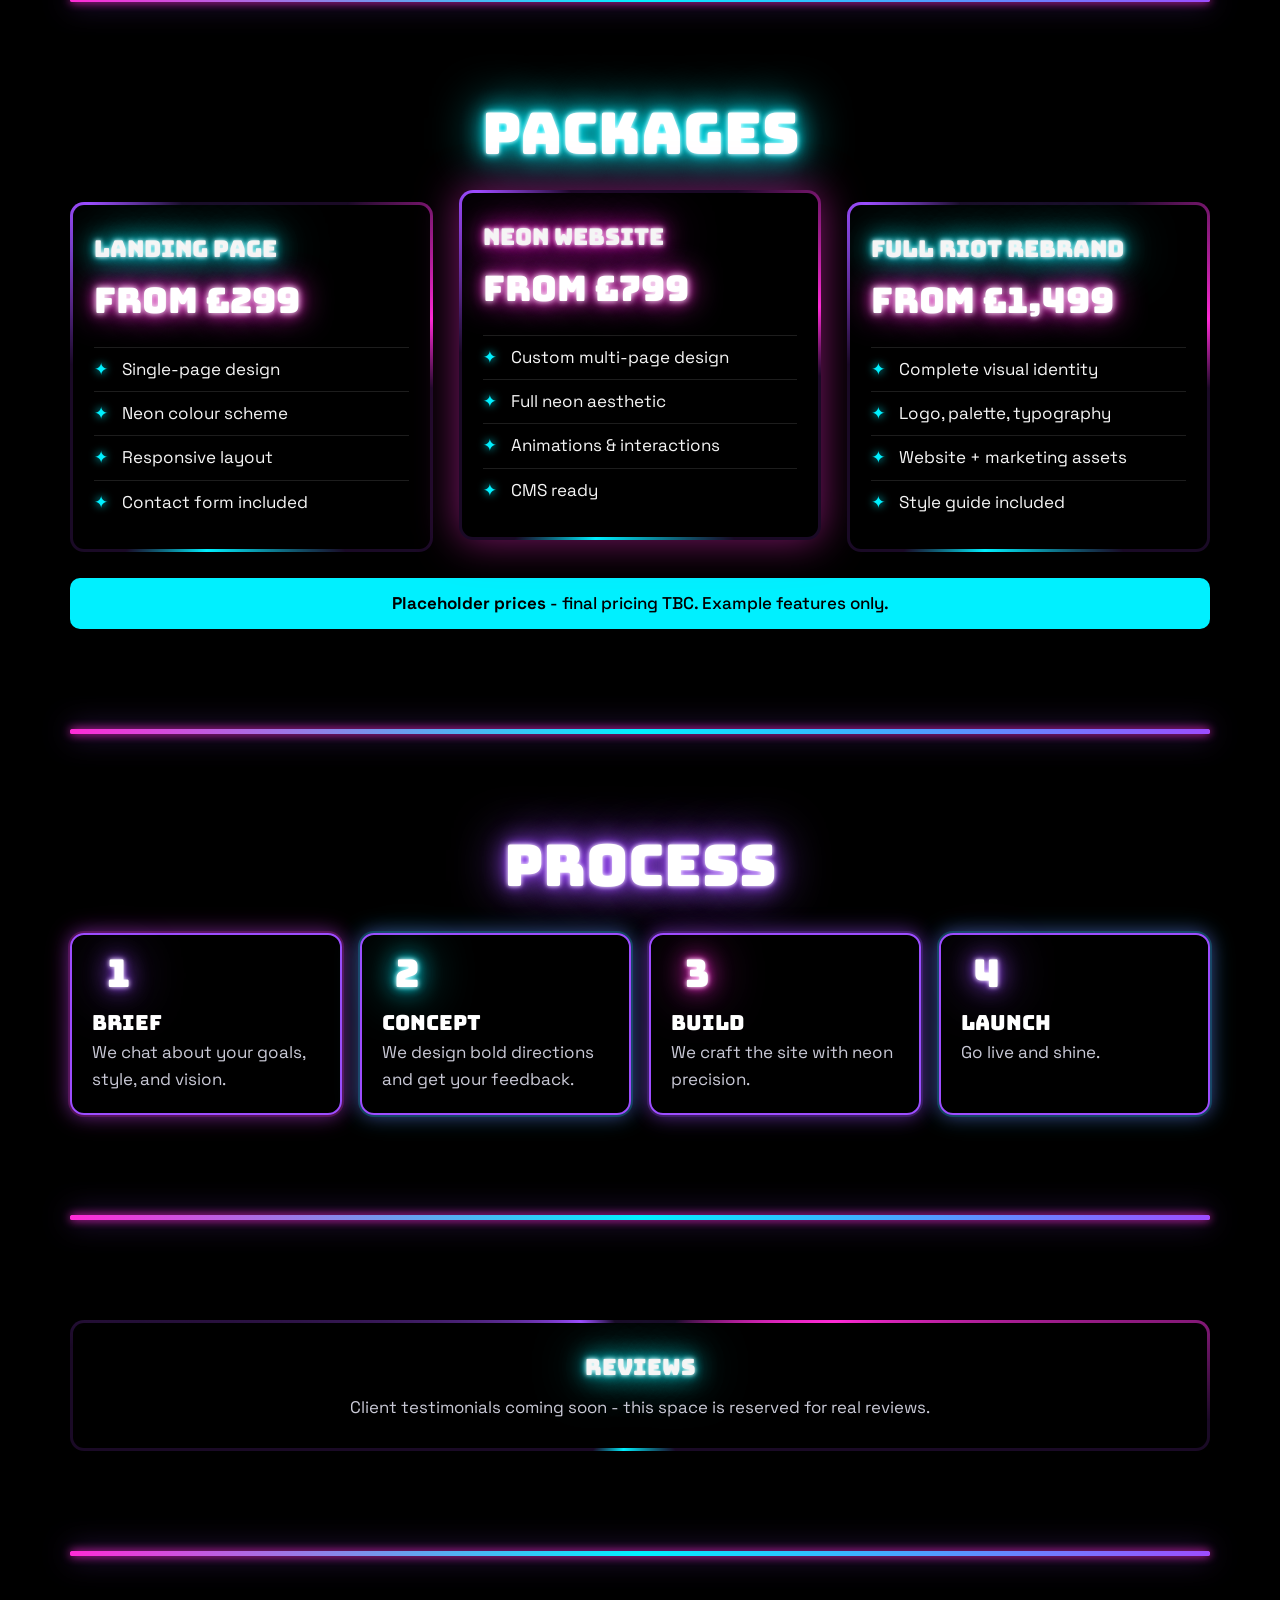
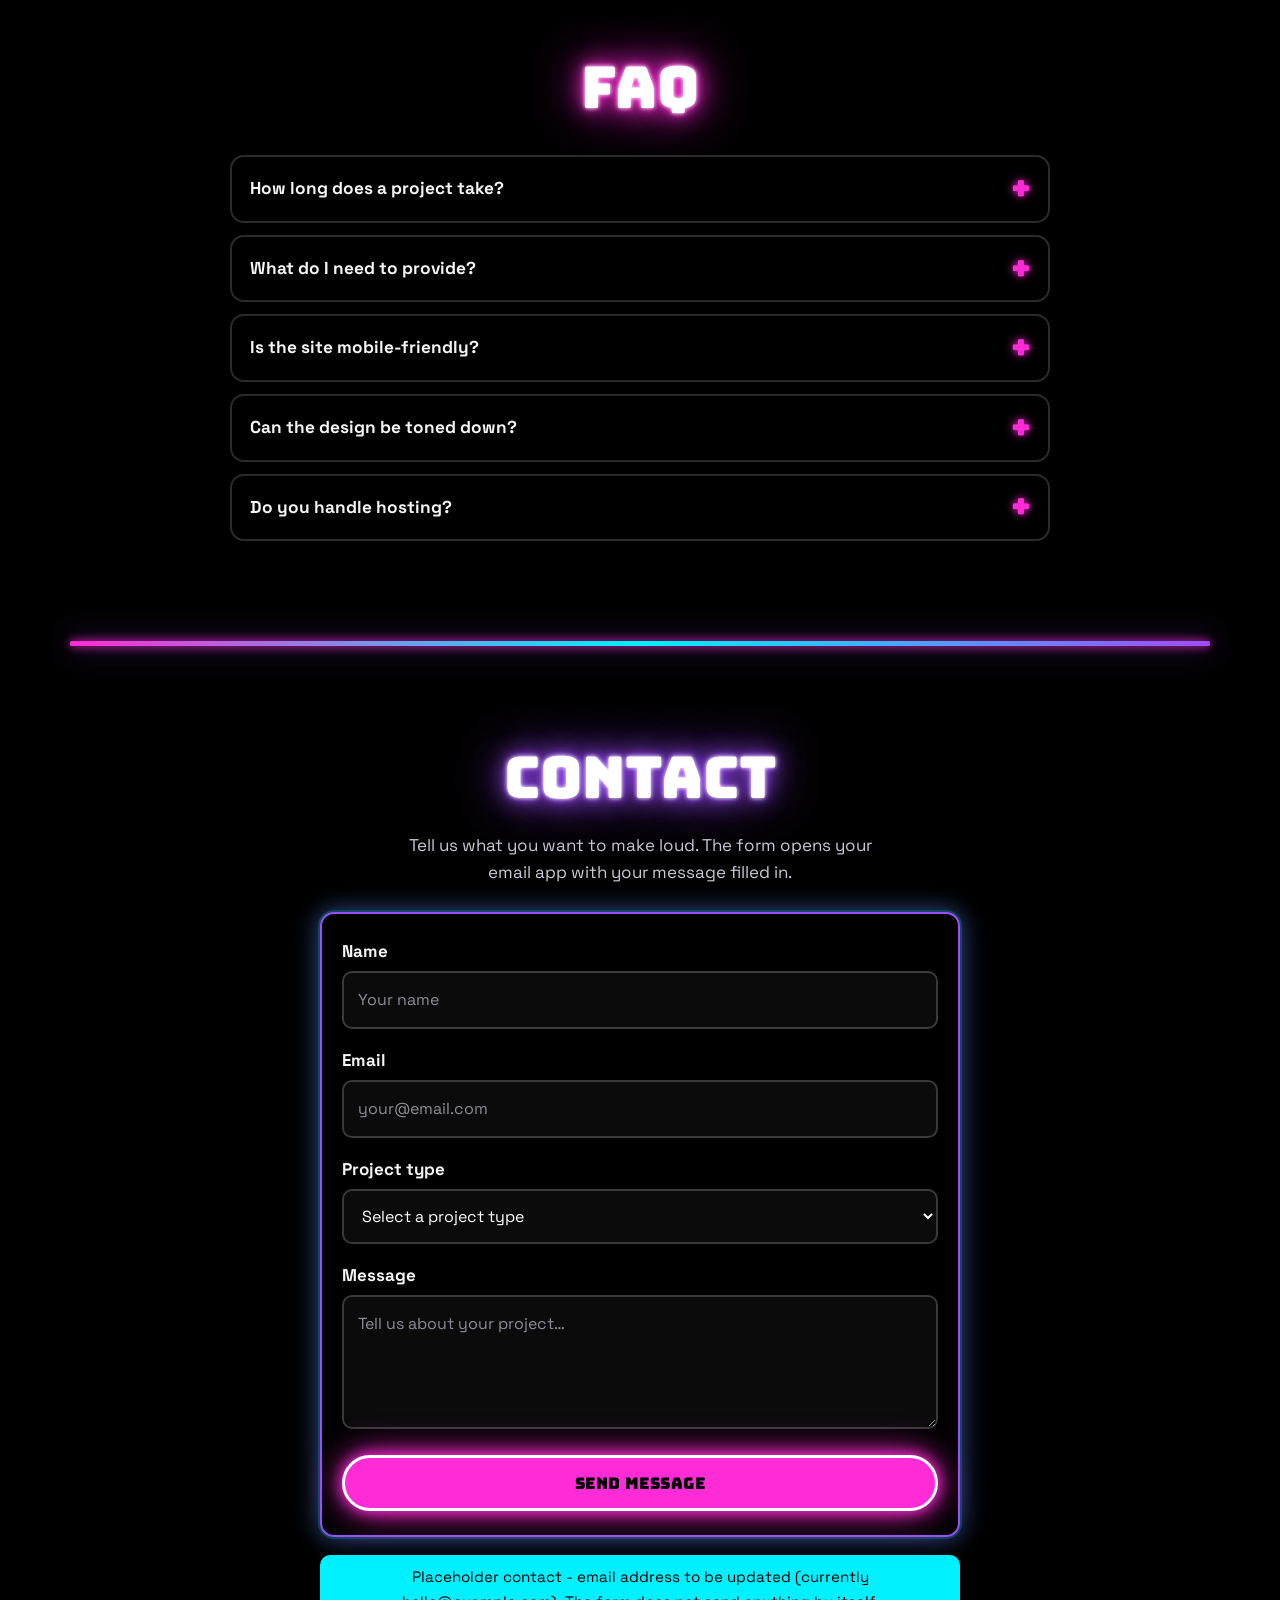
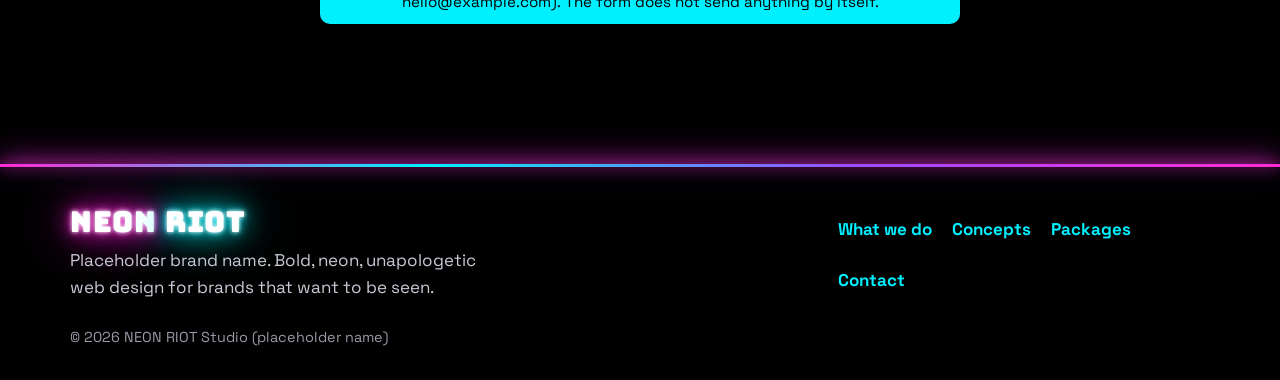
==== commit d38cc7a6: "Update the landing page to the finished neon palette. Co-authored-by: jodieseanoneill-ui <jodieseano" ====
--- a/index.html
+++ b/index.html
@@ -40,13 +40,22 @@
   <main id="main" tabindex="-1">
     <!-- Hero -->
     <section class="hero" aria-label="Hero section">
-      <div class="container">
+      <div class="hero-fx" aria-hidden="true">
+        <span class="grid-floor"></span>
+        <span class="scanlines"></span>
+        <i class="spark s1"></i><i class="spark s2"></i><i class="spark s3"></i><i class="spark s4"></i><i class="spark s5"></i><i class="spark s6"></i>
+      </div>
+      <div class="container">
+        <div class="hero-frame">
+        <span class="frame-chase" aria-hidden="true"></span>
+        <div class="open-sign" aria-hidden="true"><span class="os-o">O</span><span class="os-p">P</span><span class="os-e">E</span><span class="os-n">N</span></div>
         <p class="eyebrow">UK neon web studio</p>
         <h1 class="hero-heading">Websites that <span class="flick">refuse</span> to be <span class="hl">ignored.</span></h1>
         <p class="hero-subheading">Bold, bright, beautiful — we build neon-lit digital experiences that stop the scroll.</p>
         <div class="hero-ctas">
           <a href="#contact" class="btn btn-primary pulse">Start your loud project</a>
-          <a href="#concepts" class="btn btn-secondary">See concepts</a>
+          <a href="#concepts" class="btn btn-secondary pulse-cyan">See concepts</a>
+        </div>
         </div>
       </div>
     </section>
@@ -80,6 +89,8 @@
       </div>
     </section>
 
+    <div class="neon-strip strip-a" aria-hidden="true"><span></span></div>
+
     <!-- Why loud works -->
     <section class="section" aria-label="Why loud works section">
       <div class="container">
@@ -116,6 +127,8 @@
         </div>
       </div>
     </section>
+
+    <div class="neon-strip strip-b" aria-hidden="true"><span></span></div>
 
     <!-- Concepts -->
     <section class="section" id="concepts" aria-label="Concepts section">
@@ -181,6 +194,8 @@
       </div>
     </section>
 
+    <div class="neon-strip strip-c" aria-hidden="true"><span></span></div>
+
     <!-- Packages -->
     <section class="section" id="packages" aria-label="Packages section">
       <div class="container">
@@ -227,6 +242,8 @@
       </div>
     </section>
 
+    <div class="neon-strip strip-a" aria-hidden="true"><span></span></div>
+
     <!-- Process -->
     <section class="section" id="process" aria-label="Process section">
       <div class="container">
@@ -264,6 +281,8 @@
       </div>
     </section>
 
+    <div class="neon-strip strip-b" aria-hidden="true"><span></span></div>
+
     <!-- Social proof -->
     <section class="section" aria-label="Social proof section">
       <div class="container">
@@ -273,6 +292,8 @@
       </div>
     </section>
 
+    <div class="neon-strip strip-c" aria-hidden="true"><span></span></div>
+
     <!-- FAQ -->
     <section class="section" aria-label="FAQ section">
       <div class="container">
@@ -301,6 +322,8 @@
         </div>
       </div>
     </section>
+
+    <div class="neon-strip strip-a" aria-hidden="true"><span></span></div>
 
     <!-- Contact -->
     <section class="section" id="contact" aria-label="Contact section">
--- a/styles.css
+++ b/styles.css
@@ -8,18 +8,21 @@
   --muted: #c9c9d6;
   --pink: #ff2bd6;
   --cyan: #00f0ff;
-  --acid: #39ff14;
-  --laser: #fff200;
-  --uv: #9d00ff;
-  --orange: #ff7a00;
+  --violet: #9d4dff;
+  --lime: #b6ff00; /* sparing accent only */
+  /* legacy names, mapped onto the 4-colour palette */
+  --uv: var(--violet);
+  --acid: var(--violet);
+  --laser: var(--cyan);
   --display: 'Bungee', 'Arial Black', sans-serif;
   --body: 'Space Grotesk', system-ui, sans-serif;
   --concept-font: 'Monoton';
   --radius: 14px;
   --glow-pink: 0 0 4px #fff, 0 0 10px var(--pink), 0 0 24px var(--pink), 0 0 52px var(--pink);
   --glow-cyan: 0 0 4px #fff, 0 0 10px var(--cyan), 0 0 24px var(--cyan), 0 0 52px var(--cyan);
-  --glow-acid: 0 0 4px #fff, 0 0 10px var(--acid), 0 0 24px var(--acid), 0 0 52px var(--acid);
-  --glow-laser: 0 0 4px #fff, 0 0 10px var(--laser), 0 0 24px var(--laser), 0 0 52px var(--laser);
+  --glow-acid: 0 0 4px #fff, 0 0 10px var(--violet), 0 0 24px var(--violet), 0 0 52px var(--violet);
+  --glow-lime: 0 0 4px #fff, 0 0 10px var(--lime), 0 0 24px var(--lime), 0 0 52px var(--lime);
+  --glow-laser: var(--glow-cyan);
   --glow-uv: 0 0 4px #fff, 0 0 10px var(--uv), 0 0 24px var(--uv), 0 0 52px var(--uv);
 }
 
@@ -38,14 +41,14 @@
 img { max-width: 100%; }
 a { color: var(--cyan); }
 ul, ol { list-style: none; }
-:focus-visible { outline: 3px solid var(--laser); outline-offset: 3px; border-radius: 4px; }
+:focus-visible { outline: 3px solid var(--lime); outline-offset: 3px; border-radius: 4px; }
 
 .container { width: min(1180px, 100%); margin: 0 auto; padding: 0 20px; }
 .section { padding: 72px 0; position: relative; }
 
 .skip-link {
   position: absolute; left: 12px; top: -60px; z-index: 100;
-  background: var(--laser); color: #000; padding: 10px 16px; font-weight: 700; border-radius: 8px;
+  background: var(--lime); color: #000; padding: 10px 16px; font-weight: 700; border-radius: 8px;
 }
 .skip-link:focus { top: 12px; }
 
@@ -55,7 +58,7 @@
   background: rgba(0,0,0,.88);
   backdrop-filter: blur(8px);
   border-bottom: 2px solid transparent;
-  border-image: linear-gradient(90deg, var(--pink), var(--cyan), var(--acid), var(--laser), var(--uv)) 1;
+  border-image: linear-gradient(90deg, var(--pink), var(--cyan), var(--violet), var(--pink)) 1;
 }
 .header .container { display: flex; align-items: center; justify-content: space-between; min-height: 64px; }
 .logo, .footer-logo { font-family: var(--display); font-size: 1.35rem; text-decoration: none; line-height: 1; letter-spacing: .02em; }
@@ -87,8 +90,8 @@
 
 .eyebrow {
   display: inline-block; font-weight: 700; text-transform: uppercase; letter-spacing: .14em; font-size: .8rem;
-  color: #000; background: var(--acid); padding: 6px 12px; border-radius: 999px; margin-bottom: 22px;
-  box-shadow: 0 0 18px var(--acid);
+  color: #000; background: var(--lime); padding: 6px 12px; border-radius: 999px; margin-bottom: 22px;
+  box-shadow: 0 0 18px var(--lime);
 }
 
 .hero {
@@ -107,12 +110,12 @@
   line-height: 1.02; margin-bottom: 22px; text-shadow: var(--glow-pink);
   text-wrap: balance;
 }
-.hero-heading .flick { color: #fff; text-shadow: var(--glow-cyan); animation: flicker 5s linear infinite; }
+.hero-heading .flick { color: #fff; text-shadow: var(--glow-cyan); animation: buzz 6.6s linear infinite; }
 .hero-heading .hl {
-  background: linear-gradient(90deg, var(--laser), var(--acid), var(--cyan), var(--pink), var(--laser));
+  background: linear-gradient(90deg, var(--pink), var(--cyan), var(--violet), var(--pink));
   background-size: 300% 100%;
   -webkit-background-clip: text; background-clip: text; color: transparent; text-shadow: none;
-  filter: drop-shadow(0 0 10px rgba(255,242,0,.55)) drop-shadow(0 0 26px rgba(255,43,214,.45));
+  filter: drop-shadow(0 0 10px rgba(0,240,255,.55)) drop-shadow(0 0 26px rgba(255,43,214,.5));
   animation: shift 8s linear infinite;
 }
 /* Neon-sign flicker: a couple of short dips per 5s cycle (well under 3 flashes/second) */
@@ -157,41 +160,50 @@
 .pulse { animation: pulse 2.2s ease-in-out infinite; }
 @keyframes pulse {
   0%, 100% { box-shadow: 0 0 10px var(--pink), 0 0 22px var(--pink); }
-  50% { box-shadow: 0 0 22px var(--pink), 0 0 60px var(--pink), 0 0 90px rgba(255,43,214,.6); }
+  50% { box-shadow: 0 0 22px var(--pink), 0 0 56px var(--violet), 0 0 90px rgba(157,77,255,.7); }
+}
+.pulse-cyan { animation: pulse-cyan 2.6s ease-in-out infinite; }
+@keyframes pulse-cyan {
+  0%, 100% { box-shadow: 0 0 10px var(--cyan), inset 0 0 10px rgba(0,240,255,.3); }
+  50% { box-shadow: 0 0 22px var(--cyan), 0 0 54px var(--cyan), 0 0 80px rgba(157,77,255,.6), inset 0 0 18px rgba(0,240,255,.5); }
 }
 
 /* ---------- Ticker ---------- */
 .ticker {
   overflow: hidden; white-space: nowrap; background: #000; padding: 14px 0;
-  border-block: 3px solid var(--laser); box-shadow: 0 0 22px rgba(255,242,0,.6), inset 0 0 18px rgba(255,242,0,.25);
+  border-block: 3px solid var(--pink); box-shadow: 0 0 22px rgba(255,43,214,.6), inset 0 0 18px rgba(255,43,214,.25);
   font-family: var(--display); font-size: clamp(1.2rem, 5vw, 2rem); transform: rotate(-2deg) scale(1.04); margin: 10px 0 20px;
 }
 .ticker-track { display: flex; width: max-content; animation: scroll 28s linear infinite; }
 .ticker-group { flex: none; padding-right: .4em; color: #fff; }
 .ticker-group span:nth-child(5n+1) { color: var(--pink); text-shadow: 0 0 10px var(--pink); }
 .ticker-group span:nth-child(5n+2) { color: var(--cyan); text-shadow: 0 0 10px var(--cyan); }
-.ticker-group span:nth-child(5n+3) { color: var(--laser); text-shadow: 0 0 10px var(--laser); }
-.ticker-group span:nth-child(5n+4) { color: var(--acid); text-shadow: 0 0 10px var(--acid); }
-.ticker-group span:nth-child(5n+5) { color: #c46bff; text-shadow: 0 0 10px var(--uv); }
+.ticker-group span:nth-child(5n+3) { color: #c49bff; text-shadow: 0 0 10px var(--violet); }
+.ticker-group span:nth-child(5n+4) { color: var(--lime); text-shadow: 0 0 10px var(--lime); }
+.ticker-group span:nth-child(5n+5) { color: var(--pink); text-shadow: 0 0 10px var(--pink); }
 @keyframes scroll { to { transform: translateX(-50%); } }
 
 /* ---------- Animated gradient border cards ---------- */
 .card, .package, .why-item, .step, .social-proof, .faq-item {
   position: relative; border-radius: var(--radius); background: #000; isolation: isolate;
 }
+.card, .package, .social-proof { overflow: hidden; background: #1a0a26; }
 .card::before, .package::before, .social-proof::before {
-  content: ''; position: absolute; inset: -3px; z-index: -1; border-radius: calc(var(--radius) + 3px);
-  background: linear-gradient(120deg, var(--pink), var(--cyan), var(--acid), var(--laser), var(--uv), var(--pink));
-  background-size: 300% 300%; animation: border-shift 6s linear infinite;
-}
+  content: ''; position: absolute; z-index: -1; left: 50%; top: 50%; width: 170%; aspect-ratio: 1;
+  background: conic-gradient(from 0deg, transparent 0 8%, var(--pink) 20%, transparent 26% 42%, var(--cyan) 54%, transparent 60% 76%, var(--violet) 88%, transparent 94%);
+  transform: translate(-50%, -50%) rotate(0deg); animation: chase 4.5s linear infinite; will-change: transform;
+}
+.package::before { animation-duration: 5.5s; animation-direction: reverse; }
+.social-proof::before { width: 130%; }
 .card::after, .package::after, .social-proof::after {
-  content: ''; position: absolute; inset: 0; z-index: -1; border-radius: var(--radius); background: #000;
-}
+  content: ''; position: absolute; inset: 3px; z-index: -1; border-radius: calc(var(--radius) - 3px); background: #000;
+}
+@keyframes chase { to { transform: translate(-50%, -50%) rotate(360deg); } }
 @keyframes border-shift { to { background-position: 300% 0; } }
 
 .cards { display: grid; gap: 24px; }
 .card { padding: 28px 24px; box-shadow: 0 0 28px rgba(255,43,214,.25); }
-.card-icon { font-size: 2.4rem; margin-bottom: 12px; filter: drop-shadow(0 0 10px var(--laser)); }
+.card-icon { font-size: 2.4rem; margin-bottom: 12px; filter: drop-shadow(0 0 10px var(--cyan)); }
 .card-heading { font-size: 1.45rem; margin-bottom: 8px; }
 .card:nth-child(1) .card-heading { text-shadow: var(--glow-pink); }
 .card:nth-child(2) .card-heading { text-shadow: var(--glow-cyan); }
@@ -206,7 +218,7 @@
   font-family: var(--display); font-size: 1.5rem; color: #000; background: var(--acid); box-shadow: 0 0 18px var(--acid);
 }
 .why-item:nth-child(2) .why-number { background: var(--cyan); box-shadow: 0 0 18px var(--cyan); }
-.why-item:nth-child(3) .why-number { background: var(--laser); box-shadow: 0 0 18px var(--laser); }
+.why-item:nth-child(3) .why-number { background: var(--lime); box-shadow: 0 0 18px var(--lime); }
 .why-item:nth-child(4) .why-number { background: var(--pink); box-shadow: 0 0 18px var(--pink); }
 .why-title { font-size: 1.2rem; margin-bottom: 6px; }
 
@@ -214,7 +226,7 @@
 .concepts-note { text-align: center; color: var(--muted); max-width: 46ch; margin: -18px auto 28px; }
 .font-switcher {
   border: 2px dashed var(--uv); border-radius: var(--radius); padding: 22px 16px; margin-bottom: 36px; text-align: center;
-  box-shadow: 0 0 24px rgba(157,0,255,.4), inset 0 0 24px rgba(157,0,255,.2);
+  box-shadow: 0 0 24px rgba(157,77,255,.4), inset 0 0 24px rgba(157,77,255,.2);
 }
 .font-switcher-heading { font-size: 1.3rem; text-shadow: var(--glow-uv); margin-bottom: 16px; }
 .font-chips { display: grid; grid-template-columns: repeat(2, 1fr); gap: 10px; }
@@ -226,8 +238,8 @@
 .font-chip[data-font="Bebas Neue"] { font-size: 1.5rem; }
 .font-chip:hover { border-color: var(--cyan); }
 .font-chip[aria-pressed="true"] {
-  color: var(--laser); border-color: var(--laser); text-shadow: 0 0 8px var(--laser);
-  box-shadow: 0 0 14px var(--laser), inset 0 0 12px rgba(255,242,0,.3);
+  color: #fff; border-color: var(--pink); text-shadow: 0 0 8px var(--pink);
+  box-shadow: 0 0 14px var(--pink), inset 0 0 12px rgba(255,43,214,.3);
 }
 .font-live-caption { margin-top: 14px; color: var(--cyan); font-weight: 700; }
 
@@ -239,9 +251,9 @@
 
 .mock { --a: var(--pink); --b: var(--uv); --c: #fff; border-radius: 12px; overflow: hidden; border: 2px solid var(--a); box-shadow: 0 0 18px var(--a), 0 0 50px color-mix(in srgb, var(--b) 60%, transparent); }
 .mock-bar { display: flex; align-items: center; gap: 6px; padding: 8px 10px; background: #111; border-bottom: 1px solid #2a2a2a; }
-.mock-bar i { width: 10px; height: 10px; border-radius: 50%; background: #ff5f57; }
-.mock-bar i:nth-child(2) { background: #febc2e; }
-.mock-bar i:nth-child(3) { background: #28c840; }
+.mock-bar i { width: 10px; height: 10px; border-radius: 50%; background: var(--pink); box-shadow: 0 0 6px var(--pink); }
+.mock-bar i:nth-child(2) { background: var(--violet); box-shadow: 0 0 6px var(--violet); }
+.mock-bar i:nth-child(3) { background: var(--cyan); box-shadow: 0 0 6px var(--cyan); }
 .mock-url { flex: 1; margin-left: 8px; font-size: .75rem; color: #aaa; background: #000; border-radius: 6px; padding: 2px 10px; overflow: hidden; text-overflow: ellipsis; white-space: nowrap; }
 .mock-page { padding: 16px 18px 26px; min-height: 250px; background: radial-gradient(circle at 80% 10%, color-mix(in srgb, var(--b) 55%, transparent), transparent 60%), radial-gradient(circle at 10% 100%, color-mix(in srgb, var(--a) 40%, transparent), transparent 55%), #000; }
 .mock-nav { display: flex; justify-content: space-between; align-items: center; gap: 8px; margin-bottom: 26px; font-size: .78rem; }
@@ -256,26 +268,26 @@
   display: inline-block; font-family: var(--concept-font), var(--display); font-size: 1rem; padding: 10px 18px; border-radius: 999px;
   color: #000; background: var(--c); box-shadow: 0 0 14px var(--c), 0 0 30px var(--a);
 }
-.c-club .mock { --a: #ff2bd6; --b: #9d00ff; --c: #ff2bd6; }
-.c-esports .mock { --a: #00f0ff; --b: #39ff14; --c: #39ff14; }
-.c-esports .mock-page { background-image: linear-gradient(rgba(0,240,255,.12) 1px, transparent 1px), linear-gradient(90deg, rgba(0,240,255,.12) 1px, transparent 1px), radial-gradient(circle at 80% 10%, rgba(57,255,20,.35), transparent 60%); background-size: 22px 22px, 22px 22px, auto; }
-.c-street .mock { --a: #ff7a00; --b: #ff2bd6; --c: #fff200; }
+.c-club .mock { --a: #ff2bd6; --b: #9d4dff; --c: #ff2bd6; }
+.c-esports .mock { --a: #00f0ff; --b: #9d4dff; --c: #b6ff00; }
+.c-esports .mock-page { background-image: linear-gradient(rgba(0,240,255,.12) 1px, transparent 1px), linear-gradient(90deg, rgba(0,240,255,.12) 1px, transparent 1px), radial-gradient(circle at 80% 10%, rgba(157,77,255,.4), transparent 60%); background-size: 22px 22px, 22px 22px, auto; }
+.c-street .mock { --a: #9d4dff; --b: #ff2bd6; --c: #00f0ff; }
 
 /* ---------- Packages ---------- */
 .packages { display: grid; gap: 26px; }
 .package { padding: 28px 24px; }
 .package-header { display: flex; flex-direction: column; gap: 6px; margin-bottom: 18px; }
 .package-name { font-family: var(--display); font-size: 1.45rem; text-shadow: var(--glow-cyan); }
-.package-price { font-family: var(--display); font-size: 2.2rem; color: var(--laser); text-shadow: 0 0 10px var(--laser), 0 0 28px rgba(255,242,0,.6); }
+.package-price { font-family: var(--display); font-size: 2.2rem; color: #fff; text-shadow: 0 0 6px #fff, 0 0 14px var(--pink), 0 0 32px var(--pink); }
 .package.featured { box-shadow: 0 0 40px rgba(255,43,214,.5); }
 .package.featured .package-name { text-shadow: var(--glow-pink); }
 .package-features li { padding: 8px 0 8px 28px; position: relative; border-top: 1px solid #1d1d1d; }
-.package-features li::before { content: '✦'; position: absolute; left: 0; color: var(--acid); text-shadow: 0 0 8px var(--acid); }
+.package-features li::before { content: '✦'; position: absolute; left: 0; color: var(--cyan); text-shadow: 0 0 8px var(--cyan); }
 .packages-note { margin-top: 26px; text-align: center; color: #000; background: var(--laser); border-radius: 10px; padding: 12px 16px; font-weight: 500; }
 
 /* ---------- Process ---------- */
 .process-steps { display: grid; gap: 18px; counter-reset: none; }
-.step { display: flex; gap: 18px; align-items: flex-start; padding: 20px; border: 2px solid var(--uv); box-shadow: 0 0 18px rgba(157,0,255,.45); }
+.step { display: flex; gap: 18px; align-items: flex-start; padding: 20px; border: 2px solid var(--uv); box-shadow: 0 0 18px rgba(157,77,255,.45); }
 .step-number {
   flex: none; font-family: var(--display); font-size: 2.4rem; line-height: 1; width: 52px; text-align: center;
   color: #fff; text-shadow: var(--glow-uv);
@@ -309,7 +321,7 @@
 .contact-lead { text-align: center; color: var(--muted); max-width: 44ch; margin: -14px auto 26px; }
 .contact-form {
   display: grid; gap: 18px; max-width: 640px; margin: 0 auto; padding: 24px 20px; border-radius: var(--radius);
-  border: 2px solid var(--acid); box-shadow: 0 0 26px rgba(57,255,20,.4);
+  border: 2px solid var(--acid); box-shadow: 0 0 26px rgba(157,77,255,.4);
 }
 .form-label { display: block; font-weight: 700; margin-bottom: 6px; }
 .form-input, .form-select, .form-textarea {
@@ -367,3 +379,198 @@
   .section-heading::before, .section-heading::after { display: none; }
 }
 .font-chip:last-child:nth-child(odd) { grid-column: 1 / -1; }
+
+
+/* =====================================================================
+   v2: MORE NEON LIGHTS. Palette is locked to 4 colours:
+   pink #ff2bd6 · cyan #00f0ff · violet #9d4dff · lime #b6ff00 (accent only).
+   Safety: no element dips more than ~2 times in any second (WCAG 2.3.1 limit is 3);
+   every dip-to-dip gap is >= 480ms, dips are partial (opacity, never a white strobe),
+   and no large-area flashing. All motion stops under prefers-reduced-motion.
+   ===================================================================== */
+
+/* Irregular neon-tube flicker. At 6.6s+ a cycle: dips of ~170ms, gaps >= 350ms. */
+@keyframes buzz {
+  0%, 7.9% { opacity: 1; }
+  8%, 10.4% { opacity: .25; }
+  10.5%, 15.9% { opacity: 1; }
+  16%, 18.4% { opacity: .4; }
+  18.5%, 60.9% { opacity: 1; }
+  61%, 63.9% { opacity: .2; }
+  64%, 100% { opacity: 1; }
+}
+/* One broken letter that drops out once per cycle (~250ms) */
+@keyframes letter-drop { 0%, 54.9% { opacity: 1; } 55%, 60.9% { opacity: .12; } 61%, 100% { opacity: 1; } }
+
+.logo-b { display: inline-block; animation: buzz 9.3s linear infinite; animation-delay: -3s; }
+
+/* ---------- Hero light show ---------- */
+.hero-fx { position: absolute; inset: 0; z-index: -1; overflow: hidden; pointer-events: none; }
+.grid-floor {
+  position: absolute; left: 0; right: 0; bottom: 0; height: 46%; perspective: 260px; overflow: hidden;
+  -webkit-mask-image: linear-gradient(to top, #000 15%, transparent 95%); mask-image: linear-gradient(to top, #000 15%, transparent 95%);
+  opacity: .5;
+}
+.grid-floor::before {
+  content: ''; position: absolute; left: -60%; width: 220%; top: -40%; height: 240%;
+  background:
+    linear-gradient(rgba(255,43,214,.9) 2px, transparent 2px) 0 0 / 100% 36px,
+    linear-gradient(90deg, rgba(157,77,255,.9) 2px, transparent 2px) 0 0 / 36px 100%;
+  transform-origin: 50% 100%; transform: rotateX(62deg) translateY(0);
+  animation: grid-run 1.8s linear infinite; will-change: transform;
+}
+@keyframes grid-run { to { transform: rotateX(62deg) translateY(36px); } }
+.scanlines {
+  position: absolute; inset: 0;
+  background: repeating-linear-gradient(to bottom, transparent 0 3px, rgba(255,255,255,.035) 3px 4px);
+}
+.scanlines::after {
+  content: ''; position: absolute; left: 0; right: 0; top: 0; height: 90px;
+  background: linear-gradient(to bottom, transparent, rgba(0,240,255,.10), transparent);
+  transform: translateY(-100px); animation: sweep 6s linear infinite; will-change: transform;
+}
+@keyframes sweep { to { transform: translateY(1100px); } }
+
+.spark {
+  position: absolute; width: 16px; height: 16px; opacity: .85;
+  clip-path: polygon(50% 0, 61% 39%, 100% 50%, 61% 61%, 50% 100%, 39% 61%, 0 50%, 39% 39%);
+  background: #fff; filter: drop-shadow(0 0 6px var(--cyan));
+  animation: twinkle 2.8s ease-in-out infinite;
+}
+.s1 { top: 9%; left: 8%; }
+.s2 { top: 16%; right: 10%; width: 22px; height: 22px; background: var(--pink); animation-delay: -1s; animation-duration: 3.4s; }
+.s3 { top: 52%; left: 4%; width: 12px; height: 12px; background: var(--cyan); animation-delay: -2s; }
+.s4 { top: 40%; right: 5%; width: 14px; height: 14px; background: var(--violet); animation-delay: -.6s; animation-duration: 3.1s; }
+.s5 { top: 4%; left: 46%; width: 12px; height: 12px; background: var(--lime); animation-delay: -1.7s; animation-duration: 3.8s; }
+.s6 { bottom: 12%; right: 22%; width: 18px; height: 18px; animation-delay: -2.4s; animation-duration: 3.3s; }
+@keyframes twinkle {
+  0%, 100% { transform: scale(.3) rotate(0deg); opacity: .25; }
+  50% { transform: scale(1.15) rotate(45deg); opacity: 1; }
+}
+
+/* Neon tube frame around the hero copy, with a light chasing round it */
+@property --ang { syntax: '<angle>'; inherits: false; initial-value: 0deg; }
+.hero-frame { position: relative; max-width: 980px; margin: 0 auto; padding: 40px 18px 34px; border-radius: 24px; }
+.hero-frame::before {
+  content: ''; position: absolute; inset: 0; border-radius: inherit; pointer-events: none;
+  border: 2px solid rgba(255,43,214,.85);
+  box-shadow: 0 0 10px var(--pink), 0 0 30px rgba(255,43,214,.55), inset 0 0 14px rgba(255,43,214,.45);
+  animation: buzz 8.2s linear infinite; animation-delay: -1.2s;
+}
+.frame-chase {
+  position: absolute; inset: -3px; border-radius: 27px; padding: 4px; pointer-events: none;
+  background: conic-gradient(from var(--ang), transparent 0 62%, var(--cyan) 75%, #fff 78%, transparent 80% 88%, var(--violet) 96%, transparent);
+  -webkit-mask: linear-gradient(#000 0 0) content-box, linear-gradient(#000 0 0); -webkit-mask-composite: xor;
+  mask: linear-gradient(#000 0 0) content-box exclude, linear-gradient(#000 0 0);
+  filter: drop-shadow(0 0 6px var(--cyan));
+  animation: spin-ang 4s linear infinite;
+}
+@keyframes spin-ang { to { --ang: 360deg; } }
+
+/* Blinking OPEN sign */
+.open-sign {
+  position: absolute; top: -20px; right: 8px; z-index: 2; display: flex; gap: .08em;
+  font-family: var(--display); font-size: 1.05rem; letter-spacing: .12em; line-height: 1; color: #fff;
+  padding: 8px 10px 7px 13px; background: rgba(0,0,0,.85); border: 2px solid var(--pink); border-radius: 10px;
+  box-shadow: 0 0 10px var(--pink), 0 0 26px rgba(255,43,214,.6), inset 0 0 10px rgba(255,43,214,.4);
+  text-shadow: 0 0 4px #fff, 0 0 10px var(--cyan), 0 0 22px var(--cyan);
+  transform: rotate(6deg); animation: buzz 7s linear infinite;
+}
+.open-sign .os-e { animation: letter-drop 4.3s linear infinite; }
+
+/* ---------- Colour-cycling neon light strips between sections ---------- */
+.neon-strip {
+  position: relative; width: min(1140px, calc(100% - 40px)); height: 5px; margin: 0 auto; border-radius: 5px; overflow: hidden;
+  background: var(--pink); box-shadow: 0 0 10px var(--pink), 0 0 28px rgba(157,77,255,.7);
+}
+.neon-strip span {
+  position: absolute; top: 0; bottom: 0; left: 0; width: 300%;
+  background: linear-gradient(90deg, var(--pink), var(--cyan), var(--violet), var(--pink), var(--cyan), var(--violet), var(--pink));
+  animation: strip-run 6s linear infinite; will-change: transform;
+}
+.neon-strip::after {
+  content: ''; position: absolute; top: 0; bottom: 0; left: 0; width: 70px;
+  background: linear-gradient(90deg, transparent, #fff, transparent);
+  transform: translateX(-80px); animation: strip-spark 3.2s ease-in-out infinite; will-change: transform;
+}
+.strip-b span { animation-direction: reverse; animation-duration: 7s; }
+.strip-b::after { animation-delay: -1.4s; }
+.strip-c { animation: buzz 10s linear infinite; animation-delay: -4s; }
+.strip-c span { animation-duration: 5s; }
+@keyframes strip-run { to { transform: translateX(-66.666%); } }
+@keyframes strip-spark { to { transform: translateX(1200px); } }
+
+/* ---------- Ticker gets chasing marquee bulbs ---------- */
+.ticker { position: relative; padding: 20px 0; }
+.ticker::before, .ticker::after {
+  content: ''; position: absolute; left: -40px; right: -40px; height: 6px; pointer-events: none;
+  background: radial-gradient(circle, #fff 0 1.5px, var(--cyan) 2px, transparent 3.2px) 0 50% / 18px 6px repeat-x;
+  filter: drop-shadow(0 0 4px var(--cyan)); animation: bulbs 1.2s linear infinite; will-change: transform;
+}
+.ticker::before { top: 4px; }
+.ticker::after { bottom: 4px; animation-direction: reverse; background-image: radial-gradient(circle, #fff 0 1.5px, var(--violet) 2px, transparent 3.2px); filter: drop-shadow(0 0 4px var(--violet)); }
+@keyframes bulbs { to { transform: translateX(18px); } }
+
+/* ---------- Headings cycle their glow through the palette ---------- */
+@keyframes glow-cycle {
+  0%, 100% { text-shadow: var(--glow-pink); }
+  33% { text-shadow: var(--glow-cyan); }
+  66% { text-shadow: var(--glow-uv); }
+}
+.section-heading { animation: glow-cycle 9s ease-in-out infinite; }
+#what-we-do .section-heading, #packages .section-heading { animation-delay: -3s; }
+#process .section-heading, #contact .section-heading { animation-delay: -6s; }
+.font-switcher-heading { animation: glow-cycle 7s ease-in-out infinite; animation-delay: -2s; }
+
+/* ---------- Breathing neon glow on list items (opacity only) ---------- */
+.why-item, .step { isolation: isolate; }
+.why-item::after, .step::after, .contact-form::after {
+  content: ''; position: absolute; inset: -2px; border-radius: inherit; pointer-events: none; z-index: -1;
+  box-shadow: 0 0 0 2px var(--g, var(--pink)), 0 0 26px var(--g, var(--pink));
+  opacity: .25; animation: breathe 2.6s ease-in-out infinite alternate;
+}
+.why-item:nth-child(2)::after, .step:nth-child(2)::after { --g: var(--cyan); animation-delay: -.65s; }
+.why-item:nth-child(3)::after, .step:nth-child(3)::after { --g: var(--violet); animation-delay: -1.3s; }
+.why-item:nth-child(4)::after, .step:nth-child(4)::after { --g: var(--cyan); animation-delay: -1.95s; }
+.contact-form { position: relative; isolation: isolate; border-color: var(--violet); }
+.contact-form::after { --g: var(--cyan); animation-duration: 3s; }
+@keyframes breathe { to { opacity: .95; } }
+
+/* ---------- Font switcher: marching neon dashes ---------- */
+.font-switcher {
+  border: 0; position: relative;
+  background:
+    linear-gradient(90deg, var(--violet) 50%, transparent 0) 0 0 / 22px 3px repeat-x,
+    linear-gradient(90deg, var(--violet) 50%, transparent 0) 0 100% / 22px 3px repeat-x,
+    linear-gradient(0deg, var(--cyan) 50%, transparent 0) 0 0 / 3px 22px repeat-y,
+    linear-gradient(0deg, var(--cyan) 50%, transparent 0) 100% 0 / 3px 22px repeat-y,
+    #000;
+  animation: march 1.4s linear infinite;
+}
+@keyframes march { to { background-position: 22px 0, -22px 100%, 0 -22px, 100% 22px; } }
+
+/* Featured package price hums */
+.package.featured .package-price { display: inline-block; animation: buzz 7.4s linear infinite; animation-delay: -2.5s; }
+
+/* Footer top edge becomes a colour-cycling light strip */
+.footer { position: relative; border-top: 0; }
+.footer::before {
+  content: ''; position: absolute; top: 0; left: 0; right: 0; height: 3px;
+  background: linear-gradient(90deg, var(--pink), var(--cyan), var(--violet), var(--pink));
+  box-shadow: 0 0 14px var(--pink), 0 0 30px rgba(157,77,255,.6);
+}
+
+@media (min-width: 860px) {
+  .hero-frame { padding: 60px 40px 54px; }
+  .open-sign { font-size: 1.5rem; top: -26px; right: 28px; }
+  .spark { width: 22px; height: 22px; }
+}
+
+/* Reduced motion: v2 lights sit still and stay fully lit */
+@media (prefers-reduced-motion: reduce) {
+  .scanlines::after, .neon-strip::after { display: none; }
+  .open-sign, .open-sign .os-e, .logo-b, .hero-frame::before, .strip-c, .package.featured .package-price { opacity: 1; }
+  .spark { opacity: .8; transform: none; }
+  .why-item::after, .step::after, .contact-form::after { opacity: .6; }
+  .card::before, .package::before, .social-proof::before { transform: translate(-50%, -50%) rotate(30deg); }
+}
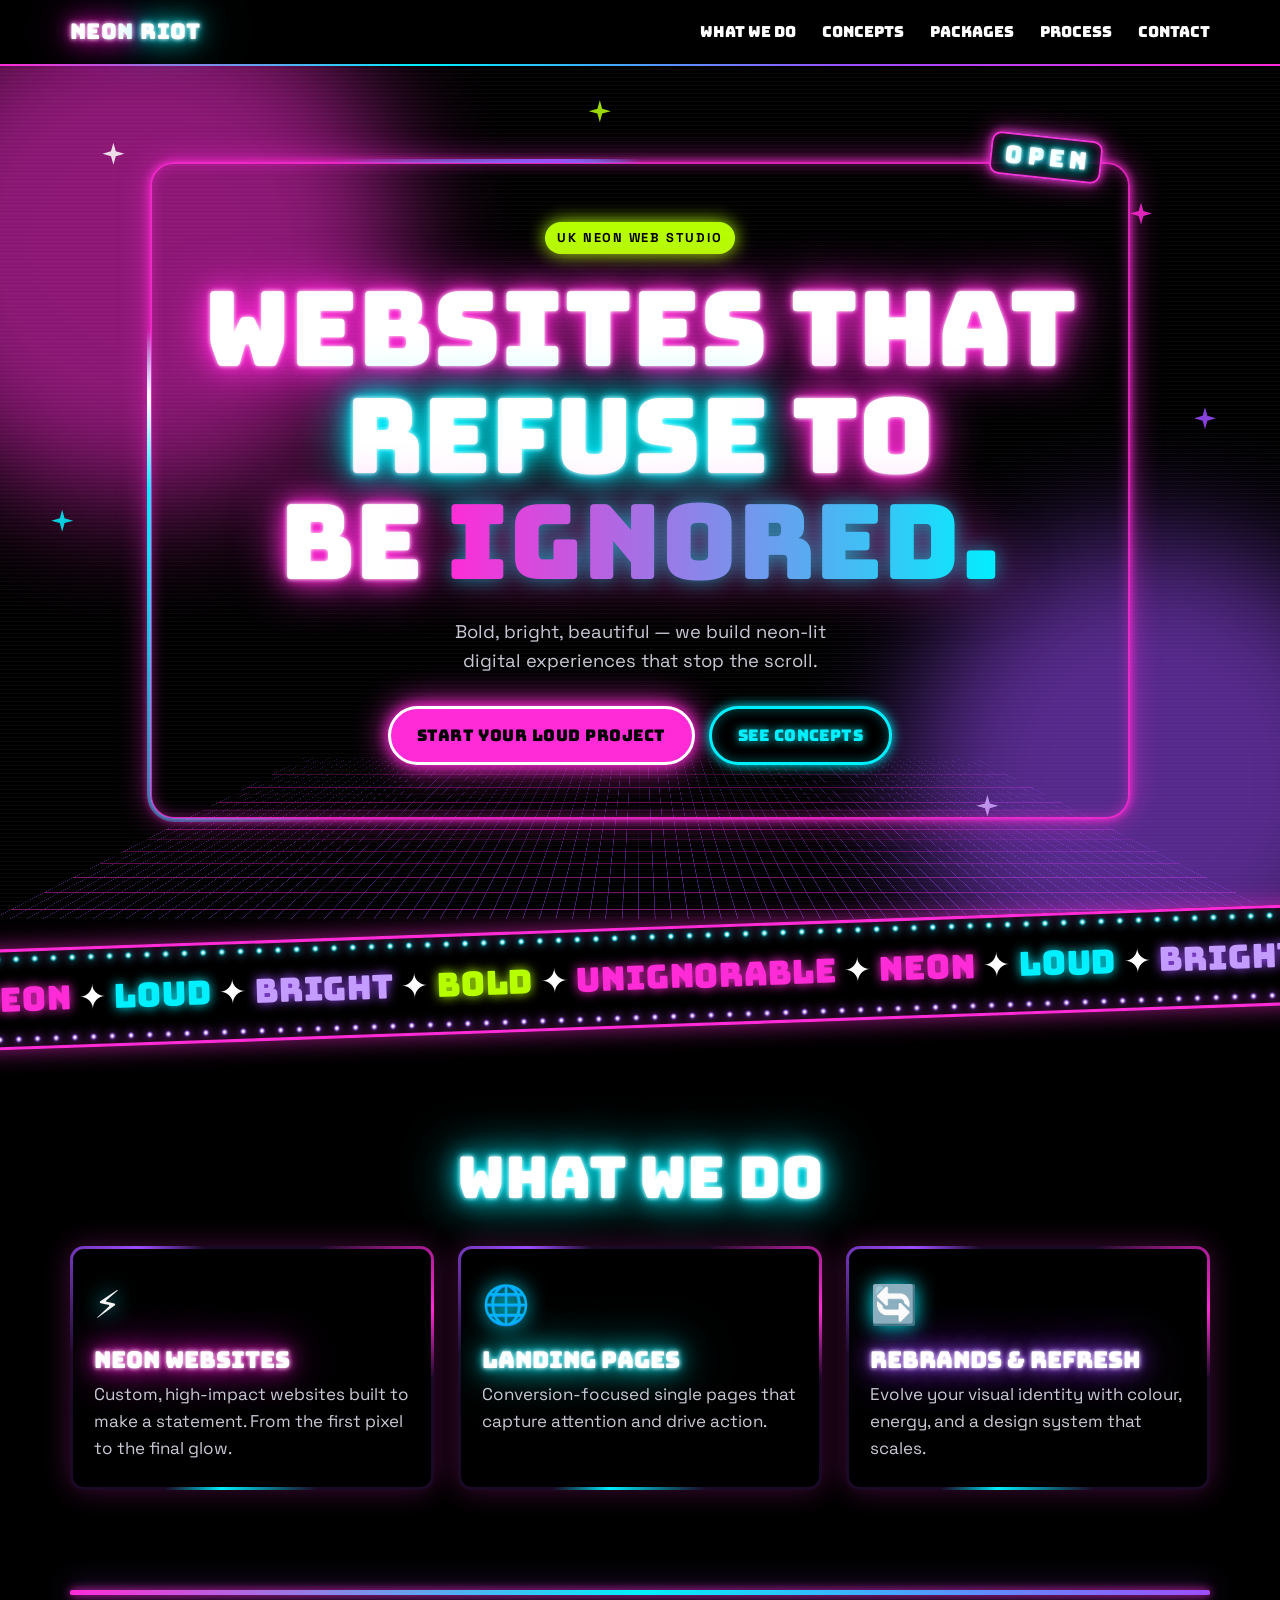
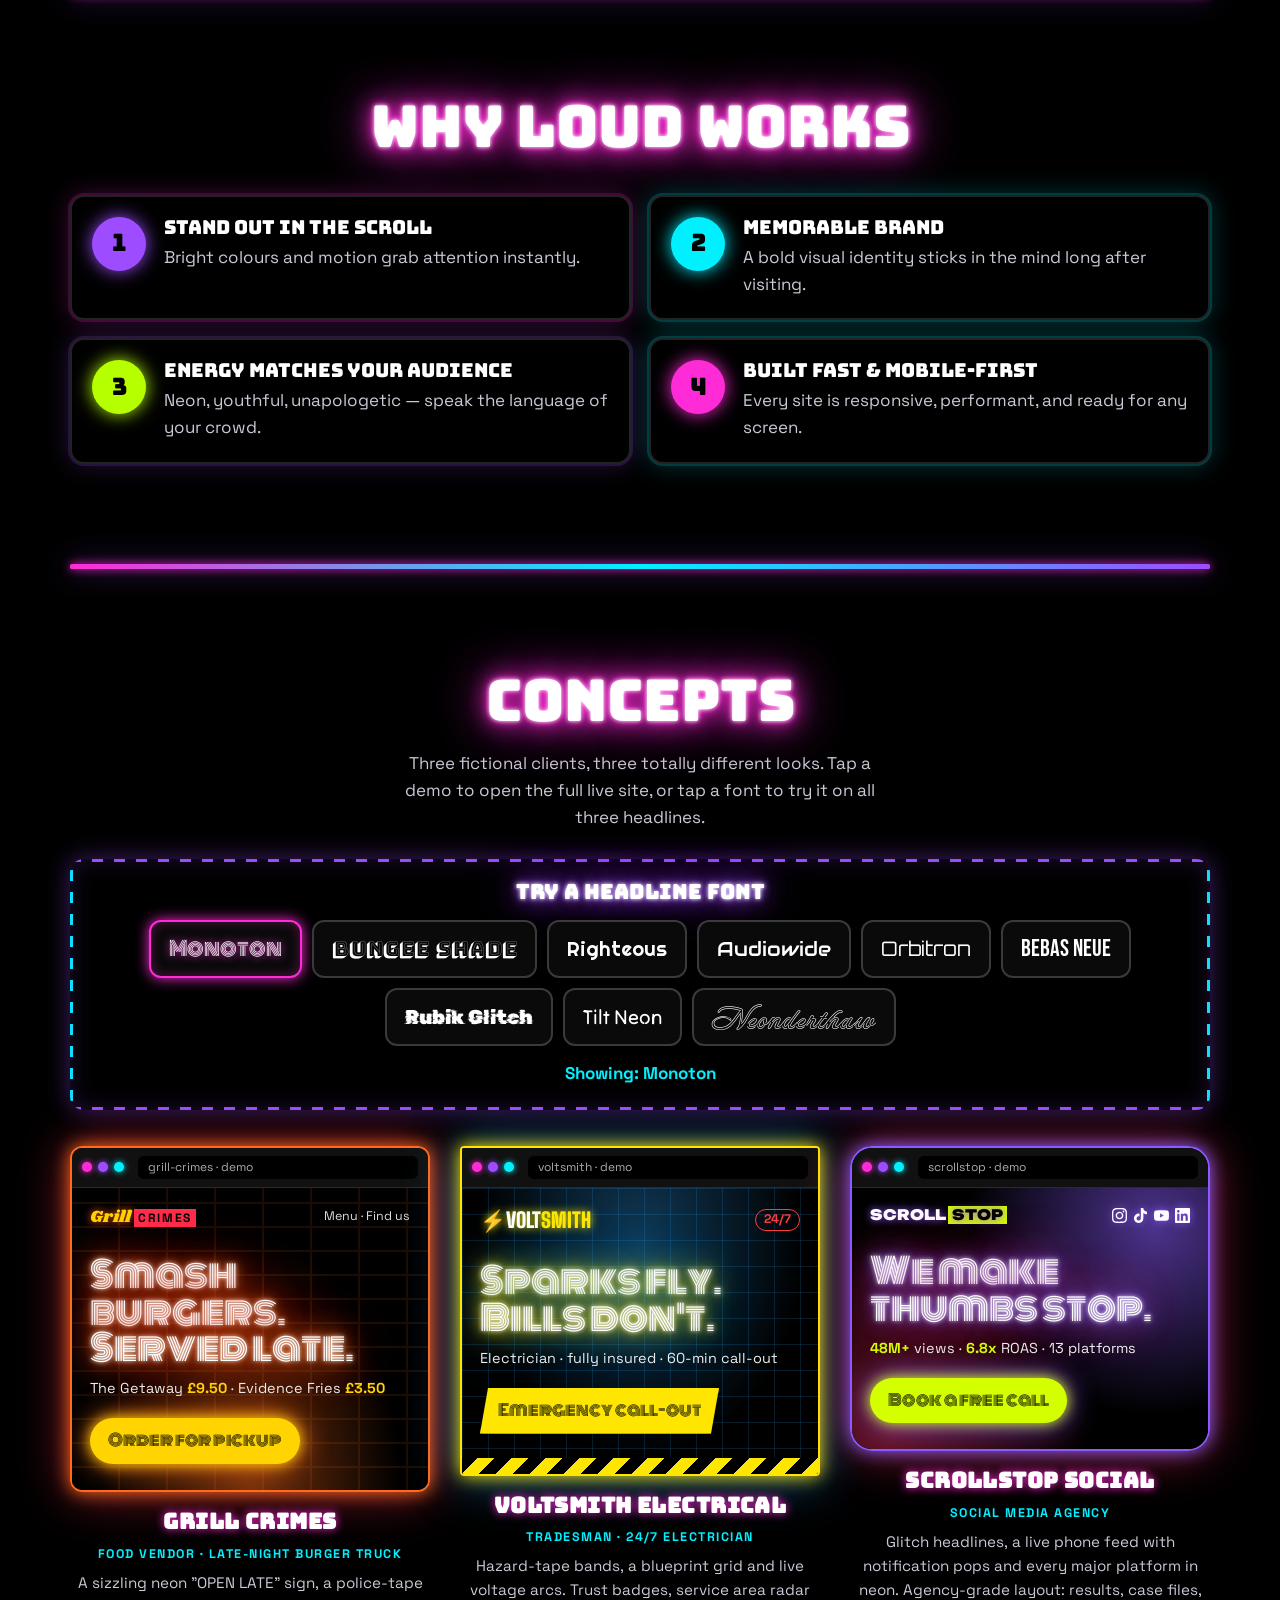
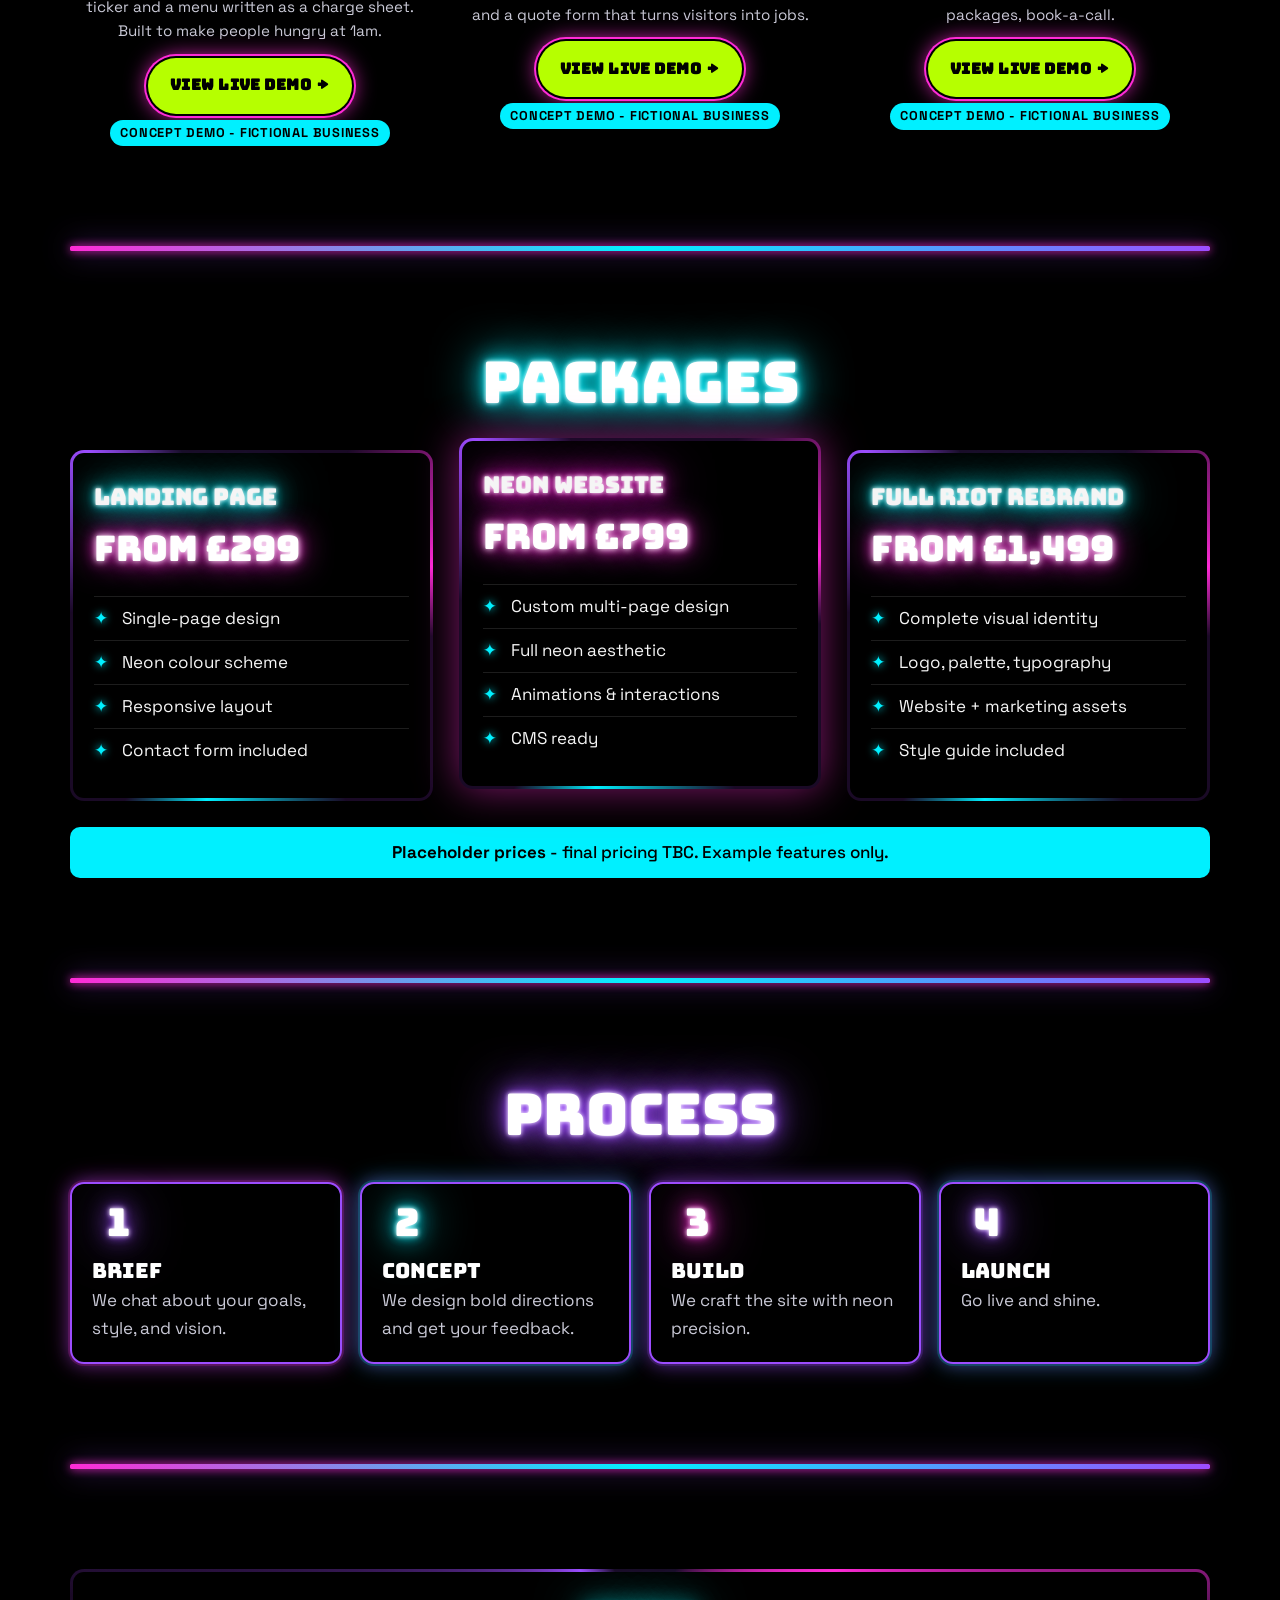
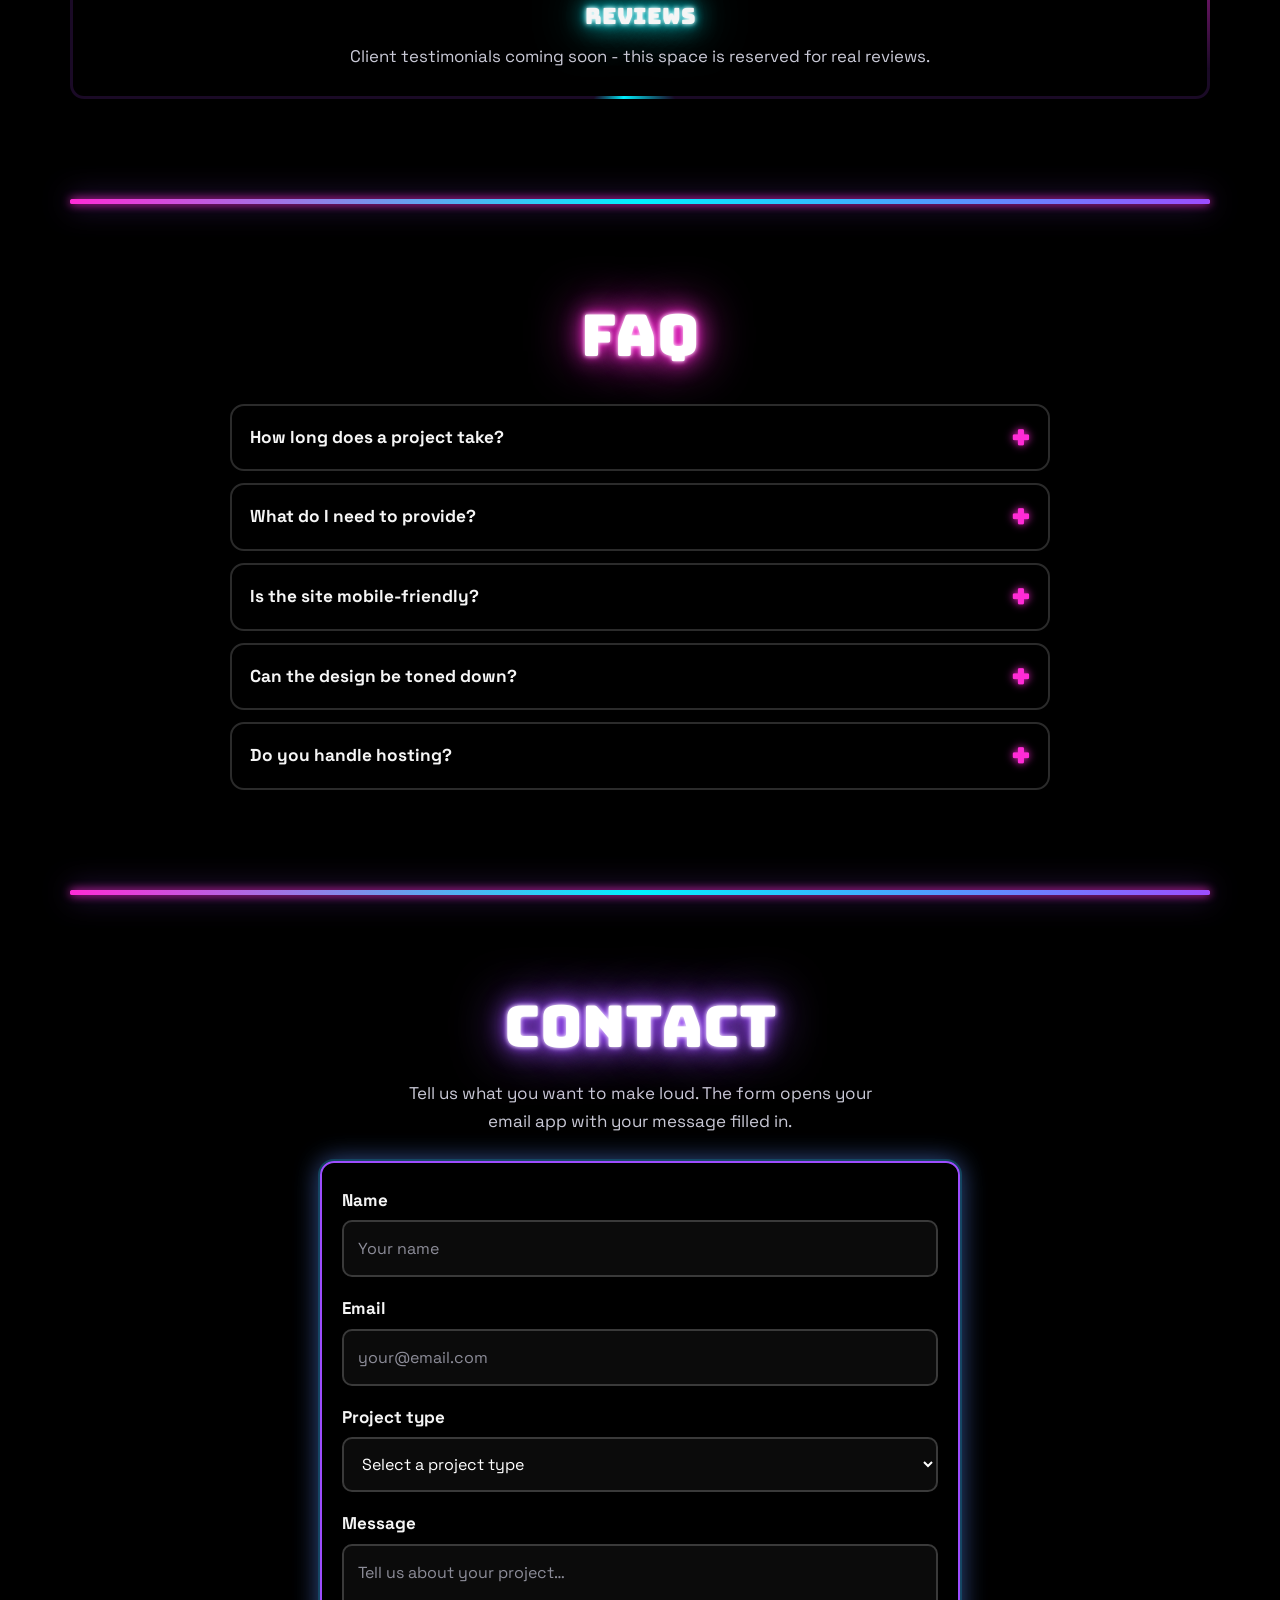
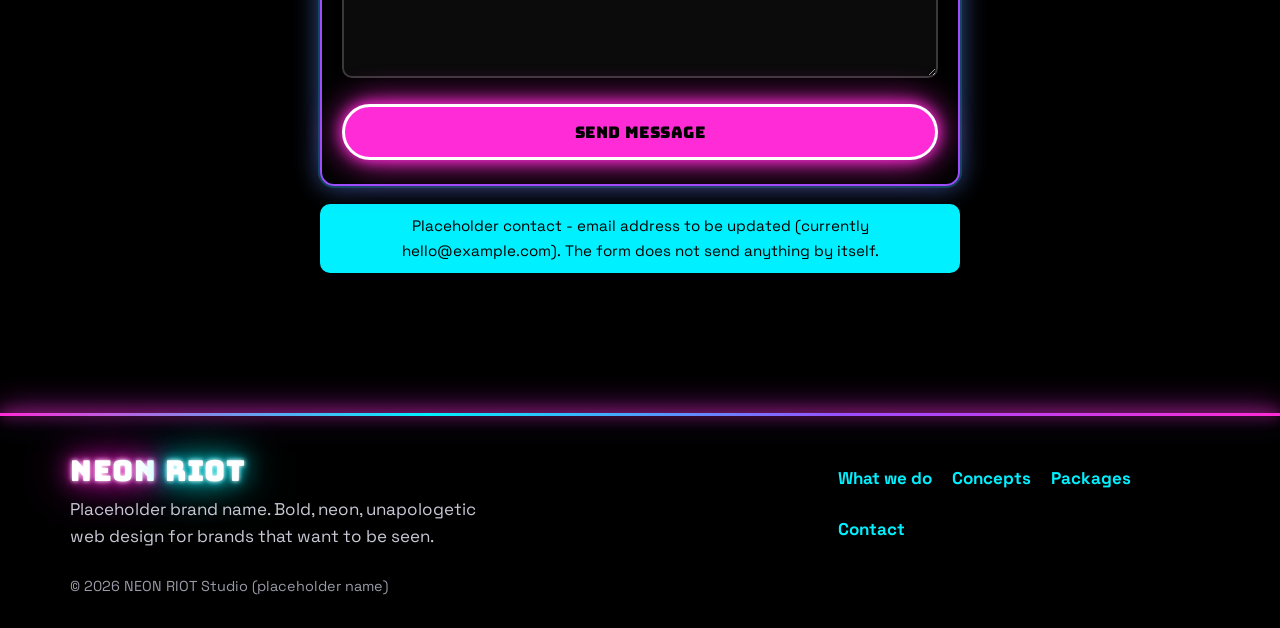
==== commit 001c6ff1: "Publish the grill-crimes, voltsmith, and scrollstop demos. Co-authored-by: jodieseanoneill-ui <jodie" ====
--- a/index.html
+++ b/index.html
@@ -8,7 +8,7 @@
   <title>NEON RIOT Studio — Websites that refuse to be ignored</title>
   <link rel="preconnect" href="https://fonts.googleapis.com">
   <link rel="preconnect" href="https://fonts.gstatic.com" crossorigin>
-  <link href="https://fonts.googleapis.com/css2?family=Audiowide&family=Bebas+Neue&family=Bungee&family=Bungee+Shade&family=Monoton&family=Neonderthaw&family=Orbitron:wght@700;900&family=Righteous&family=Rubik+Glitch&family=Space+Grotesk:wght@400;500;700&family=Tilt+Neon&display=swap" rel="stylesheet">
+  <link href="https://fonts.googleapis.com/css2?family=Audiowide&family=Bebas+Neue&family=Big+Shoulders+Display:wght@900&family=Bungee&family=Bungee+Shade&family=Monoton&family=Neonderthaw&family=Orbitron:wght@700;900&family=Righteous&family=Rubik+Glitch&family=Shrikhand&family=Space+Grotesk:wght@400;500;700&family=Tilt+Neon&family=Unbounded:wght@900&display=swap" rel="stylesheet">
   <link rel="stylesheet" href="styles.css">
 </head>
 <body>
@@ -134,11 +134,11 @@
     <section class="section" id="concepts" aria-label="Concepts section">
       <div class="container">
         <h2 class="section-heading" data-text="Concepts">Concepts</h2>
-        <p class="concepts-note">Example concept mockups, built in pure CSS. Not real clients. Tap a font to restyle all three signs live.</p>
+        <p class="concepts-note">Three fictional clients, three totally different looks. Tap a demo to open the full live site, or tap a font to try it on all three headlines.</p>
 
         <!-- Font Switcher -->
         <div class="font-switcher">
-          <h3 class="font-switcher-heading">Pick a sign font</h3>
+          <h3 class="font-switcher-heading">Try a headline font</h3>
           <div class="font-chips" role="group" aria-label="Font options">
             <button type="button" class="font-chip" data-font="Monoton" aria-pressed="false" style="font-family: 'Monoton', cursive;">Monoton</button>
             <button type="button" class="font-chip" data-font="Bungee Shade" aria-pressed="false" style="font-family: 'Bungee Shade', cursive;">Bungee Shade</button>
@@ -154,41 +154,60 @@
         </div>
 
         <div class="concepts-grid">
-          <figure class="concept c-club">
+          <figure class="concept c-food">
             <div class="mock" aria-hidden="true">
-              <div class="mock-bar"><i></i><i></i><i></i><span class="mock-url">club-example.test</span></div>
+              <div class="mock-bar"><i></i><i></i><i></i><span class="mock-url">grill-crimes · demo</span></div>
               <div class="mock-page">
-                <div class="mock-nav"><span class="mock-logo">VELVET</span><span class="mock-links">Events · VIP · Map</span></div>
-                <p class="mock-head">Midnight Pulse</p>
-                <p class="mock-sub">Fri &amp; Sat · late till 4</p>
-                <span class="mock-btn">Get on the list</span>
+                <div class="mock-nav"><span class="mock-logo"><span class="gc1">Grill</span> <span class="gc2">CRIMES</span></span><span class="mock-links">Menu · Find us</span></div>
+                <p class="mock-head">Smash burgers. Served late.</p>
+                <p class="mock-sub">The Getaway <b>£9.50</b> · Evidence Fries <b>£3.50</b></p>
+                <span class="mock-btn">Order for pickup</span>
               </div>
             </div>
-            <figcaption><strong>Example: Club concept</strong><span class="tag">Concept mockup - not a real client</span></figcaption>
+            <figcaption>
+              <strong class="concept-name">Grill Crimes</strong>
+              <span class="concept-type">Food vendor · late-night burger truck</span>
+              <span class="concept-pitch">A sizzling neon "OPEN LATE" sign, a police-tape ticker and a menu written as a charge sheet. Built to make people hungry at 1am.</span>
+              <a class="btn btn-demo" href="demos/grill-crimes/">View live demo →</a>
+              <span class="tag">Concept demo - fictional business</span>
+            </figcaption>
           </figure>
-          <figure class="concept c-esports">
+          <figure class="concept c-trade">
             <div class="mock" aria-hidden="true">
-              <div class="mock-bar"><i></i><i></i><i></i><span class="mock-url">esports-example.test</span></div>
+              <div class="mock-bar"><i></i><i></i><i></i><span class="mock-url">voltsmith · demo</span></div>
               <div class="mock-page">
-                <div class="mock-nav"><span class="mock-logo">CORE//Q</span><span class="mock-links">Teams · Stream · Shop</span></div>
-                <p class="mock-head">Core Queue</p>
-                <p class="mock-sub">Season finals · live tonight</p>
-                <span class="mock-btn">Watch live</span>
+                <div class="mock-nav"><span class="mock-logo">⚡VOLT<span class="vs2">SMITH</span></span><span class="mock-links">24/7</span></div>
+                <p class="mock-head">Sparks fly. Bills don't.</p>
+                <p class="mock-sub">Electrician · fully insured · 60-min call-out</p>
+                <span class="mock-btn">Emergency call-out</span>
+                <span class="mock-hazard"></span>
               </div>
             </div>
-            <figcaption><strong>Example: Esports concept</strong><span class="tag">Concept mockup - not a real client</span></figcaption>
+            <figcaption>
+              <strong class="concept-name">Voltsmith Electrical</strong>
+              <span class="concept-type">Tradesman · 24/7 electrician</span>
+              <span class="concept-pitch">Hazard-tape bands, a blueprint grid and live voltage arcs. Trust badges, service area radar and a quote form that turns visitors into jobs.</span>
+              <a class="btn btn-demo" href="demos/voltsmith/">View live demo →</a>
+              <span class="tag">Concept demo - fictional business</span>
+            </figcaption>
           </figure>
-          <figure class="concept c-street">
+          <figure class="concept c-social">
             <div class="mock" aria-hidden="true">
-              <div class="mock-bar"><i></i><i></i><i></i><span class="mock-url">street-example.test</span></div>
+              <div class="mock-bar"><i></i><i></i><i></i><span class="mock-url">scrollstop · demo</span></div>
               <div class="mock-page">
-                <div class="mock-nav"><span class="mock-logo">SOLAR</span><span class="mock-links">Drop · Beauty · Bag</span></div>
-                <p class="mock-head">Solar Flare</p>
-                <p class="mock-sub">Drop 03 · limited run</p>
-                <span class="mock-btn">Shop the drop</span>
+                <div class="mock-nav"><span class="mock-logo">SCROLL<span class="ss2">STOP</span></span><span class="mock-links mini-icons"><svg viewBox="0 0 24 24" class="mini-ic"><path d="M7.0301.084c-1.2768.0602-2.1487.264-2.911.5634-.7888.3075-1.4575.72-2.1228 1.3877-.6652.6677-1.075 1.3368-1.3802 2.127-.2954.7638-.4956 1.6365-.552 2.914-.0564 1.2775-.0689 1.6882-.0626 4.947.0062 3.2586.0206 3.6671.0825 4.9473.061 1.2765.264 2.1482.5635 2.9107.308.7889.72 1.4573 1.388 2.1228.6679.6655 1.3365 1.0743 2.1285 1.38.7632.295 1.6361.4961 2.9134.552 1.2773.056 1.6884.069 4.9462.0627 3.2578-.0062 3.668-.0207 4.9478-.0814 1.28-.0607 2.147-.2652 2.9098-.5633.7889-.3086 1.4578-.72 2.1228-1.3881.665-.6682 1.0745-1.3378 1.3795-2.1284.2957-.7632.4966-1.636.552-2.9124.056-1.2809.0692-1.6898.063-4.948-.0063-3.2583-.021-3.6668-.0817-4.9465-.0607-1.2797-.264-2.1487-.5633-2.9117-.3084-.7889-.72-1.4568-1.3876-2.1228C21.2982 1.33 20.628.9208 19.8378.6165 19.074.321 18.2017.1197 16.9244.0645 15.6471.0093 15.236-.005 11.977.0014 8.718.0076 8.31.0215 7.0301.0839m.1402 21.6932c-1.17-.0509-1.8053-.2453-2.2287-.408-.5606-.216-.96-.4771-1.3819-.895-.422-.4178-.6811-.8186-.9-1.378-.1644-.4234-.3624-1.058-.4171-2.228-.0595-1.2645-.072-1.6442-.079-4.848-.007-3.2037.0053-3.583.0607-4.848.05-1.169.2456-1.805.408-2.2282.216-.5613.4762-.96.895-1.3816.4188-.4217.8184-.6814 1.3783-.9003.423-.1651 1.0575-.3614 2.227-.4171 1.2655-.06 1.6447-.072 4.848-.079 3.2033-.007 3.5835.005 4.8495.0608 1.169.0508 1.8053.2445 2.228.408.5608.216.96.4754 1.3816.895.4217.4194.6816.8176.9005 1.3787.1653.4217.3617 1.056.4169 2.2263.0602 1.2655.0739 1.645.0796 4.848.0058 3.203-.0055 3.5834-.061 4.848-.051 1.17-.245 1.8055-.408 2.2294-.216.5604-.4763.96-.8954 1.3814-.419.4215-.8181.6811-1.3783.9-.4224.1649-1.0577.3617-2.2262.4174-1.2656.0595-1.6448.072-4.8493.079-3.2045.007-3.5825-.006-4.848-.0608M16.953 5.5864A1.44 1.44 0 1 0 18.39 4.144a1.44 1.44 0 0 0-1.437 1.4424M5.8385 12.012c.0067 3.4032 2.7706 6.1557 6.173 6.1493 3.4026-.0065 6.157-2.7701 6.1506-6.1733-.0065-3.4032-2.771-6.1565-6.174-6.1498-3.403.0067-6.156 2.771-6.1496 6.1738M8 12.0077a4 4 0 1 1 4.008 3.9921A3.9996 3.9996 0 0 1 8 12.0077"/></svg><svg viewBox="0 0 24 24" class="mini-ic"><path d="M12.525.02c1.31-.02 2.61-.01 3.91-.02.08 1.53.63 3.09 1.75 4.17 1.12 1.11 2.7 1.62 4.24 1.79v4.03c-1.44-.05-2.89-.35-4.2-.97-.57-.26-1.1-.59-1.62-.93-.01 2.92.01 5.84-.02 8.75-.08 1.4-.54 2.79-1.35 3.94-1.31 1.92-3.58 3.17-5.91 3.21-1.43.08-2.86-.31-4.08-1.03-2.02-1.19-3.44-3.37-3.65-5.71-.02-.5-.03-1-.01-1.49.18-1.9 1.12-3.72 2.58-4.96 1.66-1.44 3.98-2.13 6.15-1.72.02 1.48-.04 2.96-.04 4.44-.99-.32-2.15-.23-3.02.37-.63.41-1.11 1.04-1.36 1.75-.21.51-.15 1.07-.14 1.61.24 1.64 1.82 3.02 3.5 2.87 1.12-.01 2.19-.66 2.77-1.61.19-.33.4-.67.41-1.06.1-1.79.06-3.57.07-5.36.01-4.03-.01-8.05.02-12.07z"/></svg><svg viewBox="0 0 24 24" class="mini-ic"><path d="M23.498 6.186a3.016 3.016 0 0 0-2.122-2.136C19.505 3.545 12 3.545 12 3.545s-7.505 0-9.377.505A3.017 3.017 0 0 0 .502 6.186C0 8.07 0 12 0 12s0 3.93.502 5.814a3.016 3.016 0 0 0 2.122 2.136c1.871.505 9.376.505 9.376.505s7.505 0 9.377-.505a3.015 3.015 0 0 0 2.122-2.136C24 15.93 24 12 24 12s0-3.93-.502-5.814zM9.545 15.568V8.432L15.818 12l-6.273 3.568z"/></svg><svg viewBox="0 0 24 24" class="mini-ic"><path d="M20.447 20.452h-3.554v-5.569c0-1.328-.027-3.037-1.852-3.037-1.853 0-2.136 1.445-2.136 2.939v5.667H9.351V9h3.414v1.561h.046c.477-.9 1.637-1.85 3.37-1.85 3.601 0 4.267 2.37 4.267 5.455v6.286zM5.337 7.433c-1.144 0-2.063-.926-2.063-2.065 0-1.138.92-2.063 2.063-2.063 1.14 0 2.064.925 2.064 2.063 0 1.139-.925 2.065-2.064 2.065zm1.782 13.019H3.555V9h3.564v11.452zM22.225 0H1.771C.792 0 0 .774 0 1.729v20.542C0 23.227.792 24 1.771 24h20.451C23.2 24 24 23.227 24 22.271V1.729C24 .774 23.2 0 22.222 0h.003z"/></svg></span></div>
+                <p class="mock-head">We make thumbs stop.</p>
+                <p class="mock-sub"><b>48M+</b> views · <b>6.8x</b> ROAS · 13 platforms</p>
+                <span class="mock-btn">Book a free call</span>
               </div>
             </div>
-            <figcaption><strong>Example: Streetwear concept</strong><span class="tag">Concept mockup - not a real client</span></figcaption>
+            <figcaption>
+              <strong class="concept-name">Scrollstop Social</strong>
+              <span class="concept-type">Social media agency</span>
+              <span class="concept-pitch">Glitch headlines, a live phone feed with notification pops and every major platform in neon. Agency-grade layout: results, case files, packages, book-a-call.</span>
+              <a class="btn btn-demo" href="demos/scrollstop/">View live demo →</a>
+              <span class="tag">Concept demo - fictional business</span>
+            </figcaption>
           </figure>
         </div>
       </div>
--- a/styles.css
+++ b/styles.css
@@ -574,3 +574,42 @@
   .why-item::after, .step::after, .contact-form::after { opacity: .6; }
   .card::before, .package::before, .social-proof::before { transform: translate(-50%, -50%) rotate(30deg); }
 }
+
+
+/* =====================================================================
+   v3: CONCEPT DEMOS. Three live demo sites, previews in each demo's own palette.
+   The font switcher still restyles the preview headlines (.mock-head).
+   ===================================================================== */
+.concept { display: flex; flex-direction: column; }
+.concept figcaption { gap: 6px; align-items: center; }
+.concept figcaption .concept-name { font-family: var(--display); font-size: 1.35rem; letter-spacing: .02em; color: #fff; text-shadow: 0 0 10px var(--a, var(--pink)); }
+.concept-type { font-size: .78rem; font-weight: 700; text-transform: uppercase; letter-spacing: .12em; color: var(--cyan); }
+.concept-pitch { color: var(--muted); font-size: .95rem; max-width: 40ch; }
+.btn-demo { margin-top: 8px; font-size: .95rem; padding: 12px 22px; color: #000; background: var(--lime); border: 0; border-radius: 999px; text-decoration: none; font-weight: 700; box-shadow: 0 0 0 2px #000, 0 0 0 4px var(--pink), 0 0 22px var(--pink); }
+.btn-demo:hover { transform: translateY(-2px); }
+.c-food .mock { --a: #ff6b1a; --b: #ff2e4d; --c: #ffd400; }
+.c-food .mock-page { background:
+  radial-gradient(ellipse at 50% 100%, rgba(255,107,26,.45), transparent 60%),
+  repeating-linear-gradient(0deg, transparent 0 22px, #1b0d05 22px 24px),
+  repeating-linear-gradient(90deg, transparent 0 46px, #1b0d05 46px 48px), #000; }
+.c-food .mock-logo { font-family: 'Shrikhand', var(--display); }
+.c-food .gc1 { color: #ffd400; text-shadow: 0 0 8px #ff6b1a; }
+.c-food .gc2 { font-family: var(--body); font-weight: 700; font-size: .75rem; letter-spacing: .14em; color: #000; background: #ff2e4d; padding: 1px 4px; text-shadow: none; }
+.c-food .mock-sub b { color: #ffd400; }
+.c-trade .mock { --a: #ffe600; --b: #2ea8ff; --c: #ffe600; border-radius: 4px; }
+.c-trade .mock-page { position: relative; background:
+  radial-gradient(ellipse at 50% 20%, rgba(46,168,255,.35), transparent 65%),
+  linear-gradient(rgba(46,168,255,.16) 1px, transparent 1px), linear-gradient(90deg, rgba(46,168,255,.16) 1px, transparent 1px), #000;
+  background-size: auto, 26px 26px, 26px 26px, auto; padding-bottom: 40px; }
+.c-trade .mock-logo { font-family: 'Big Shoulders Display', var(--display); font-weight: 900; font-size: 1.3rem; }
+.c-trade .vs2 { color: #ffe600; }
+.c-trade .mock-links { color: #ff3b3b; font-weight: 700; border: 1px solid #ff3b3b; border-radius: 999px; padding: 0 8px; }
+.c-trade .mock-btn { border-radius: 0; clip-path: polygon(8px 0, 100% 0, calc(100% - 8px) 100%, 0 100%); }
+.mock-hazard { position: absolute; left: 0; right: 0; bottom: 0; height: 16px; background: repeating-linear-gradient(-45deg, #ffe600 0 12px, #000 12px 24px); }
+.c-social .mock { --a: #8a5cff; --b: #ff2e63; --c: #d4ff00; border-radius: 22px; }
+.c-social .mock-page { background: radial-gradient(circle at 85% 15%, rgba(138,92,255,.55), transparent 50%), radial-gradient(circle at 10% 95%, rgba(255,46,99,.4), transparent 50%), #000; }
+.c-social .mock-logo { font-family: 'Unbounded', var(--display); font-weight: 900; font-size: .9rem; }
+.c-social .ss2 { color: #000; background: #d4ff00; padding: 0 4px; margin-left: 2px; }
+.c-social .mock-sub b { color: #d4ff00; }
+.mini-icons { display: inline-flex; gap: 6px; }
+.mini-ic { width: 15px; height: 15px; fill: #fff; filter: drop-shadow(0 0 4px #8a5cff); }
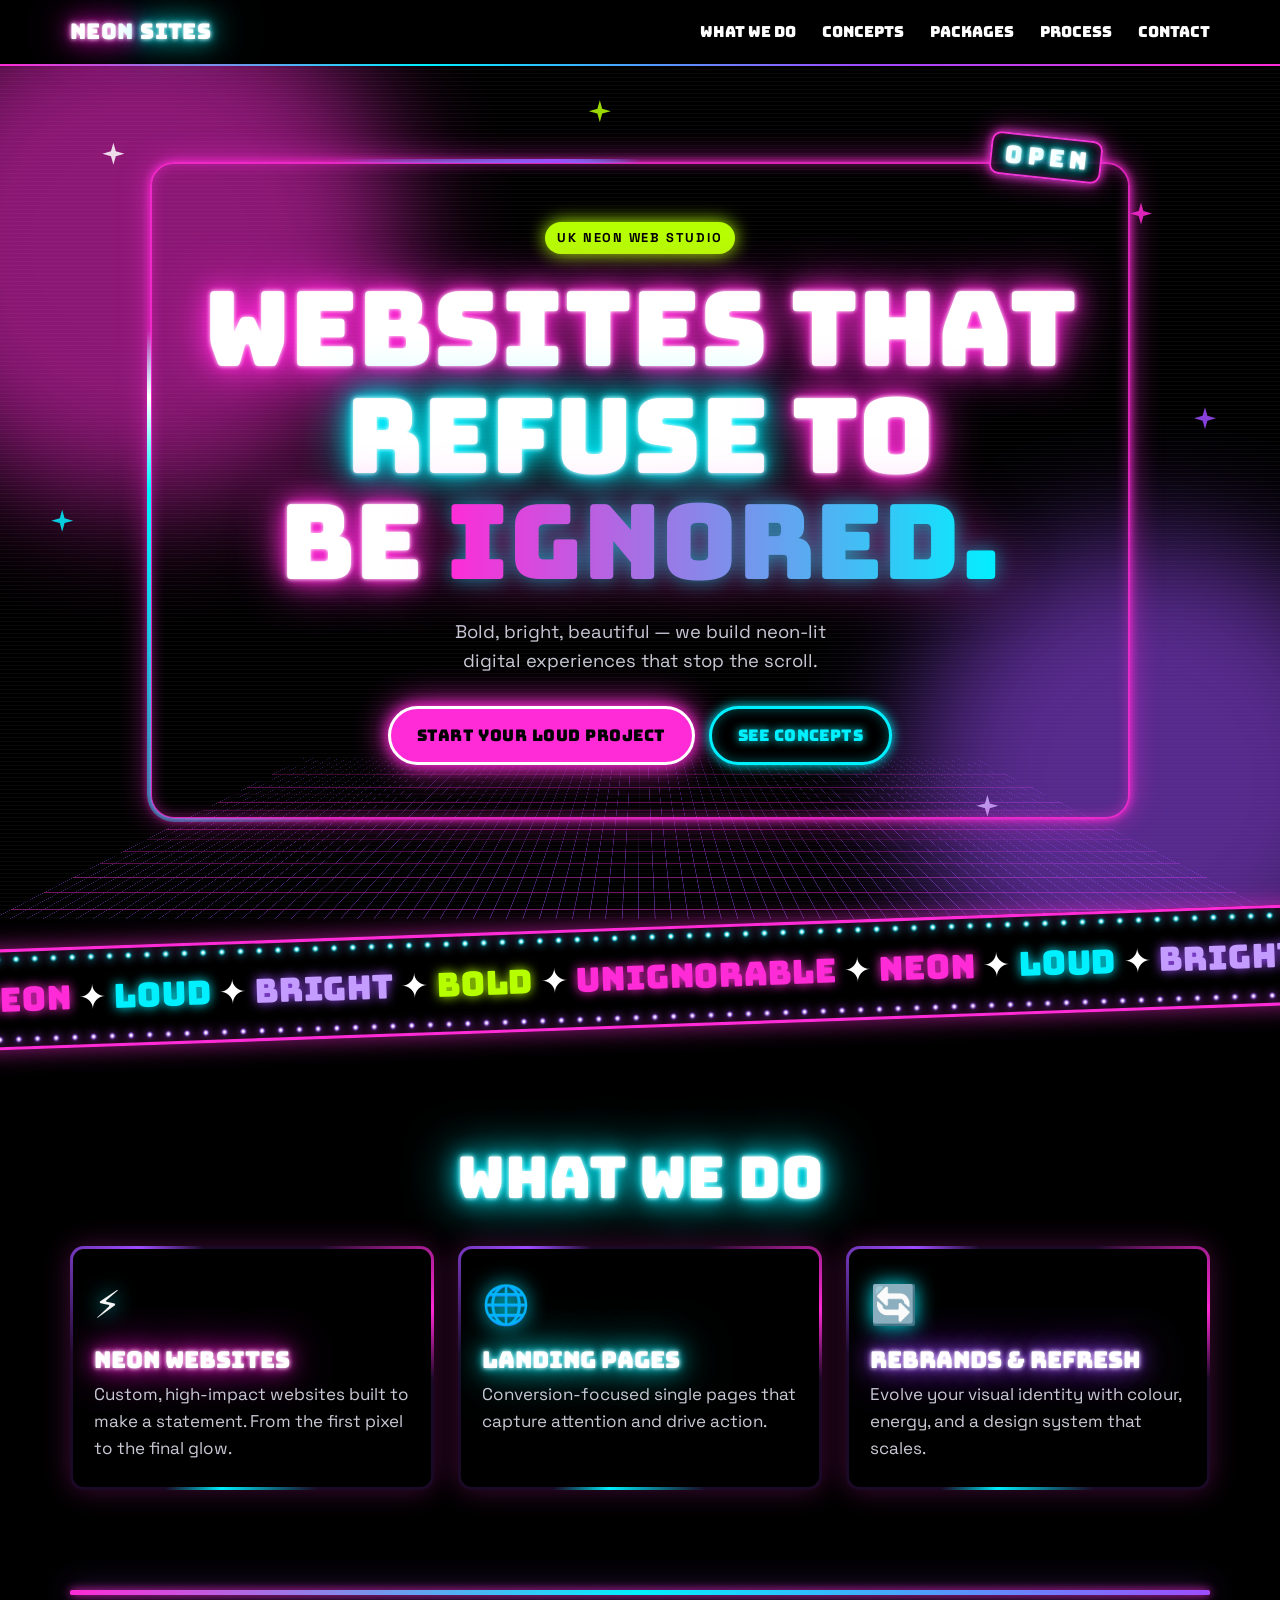
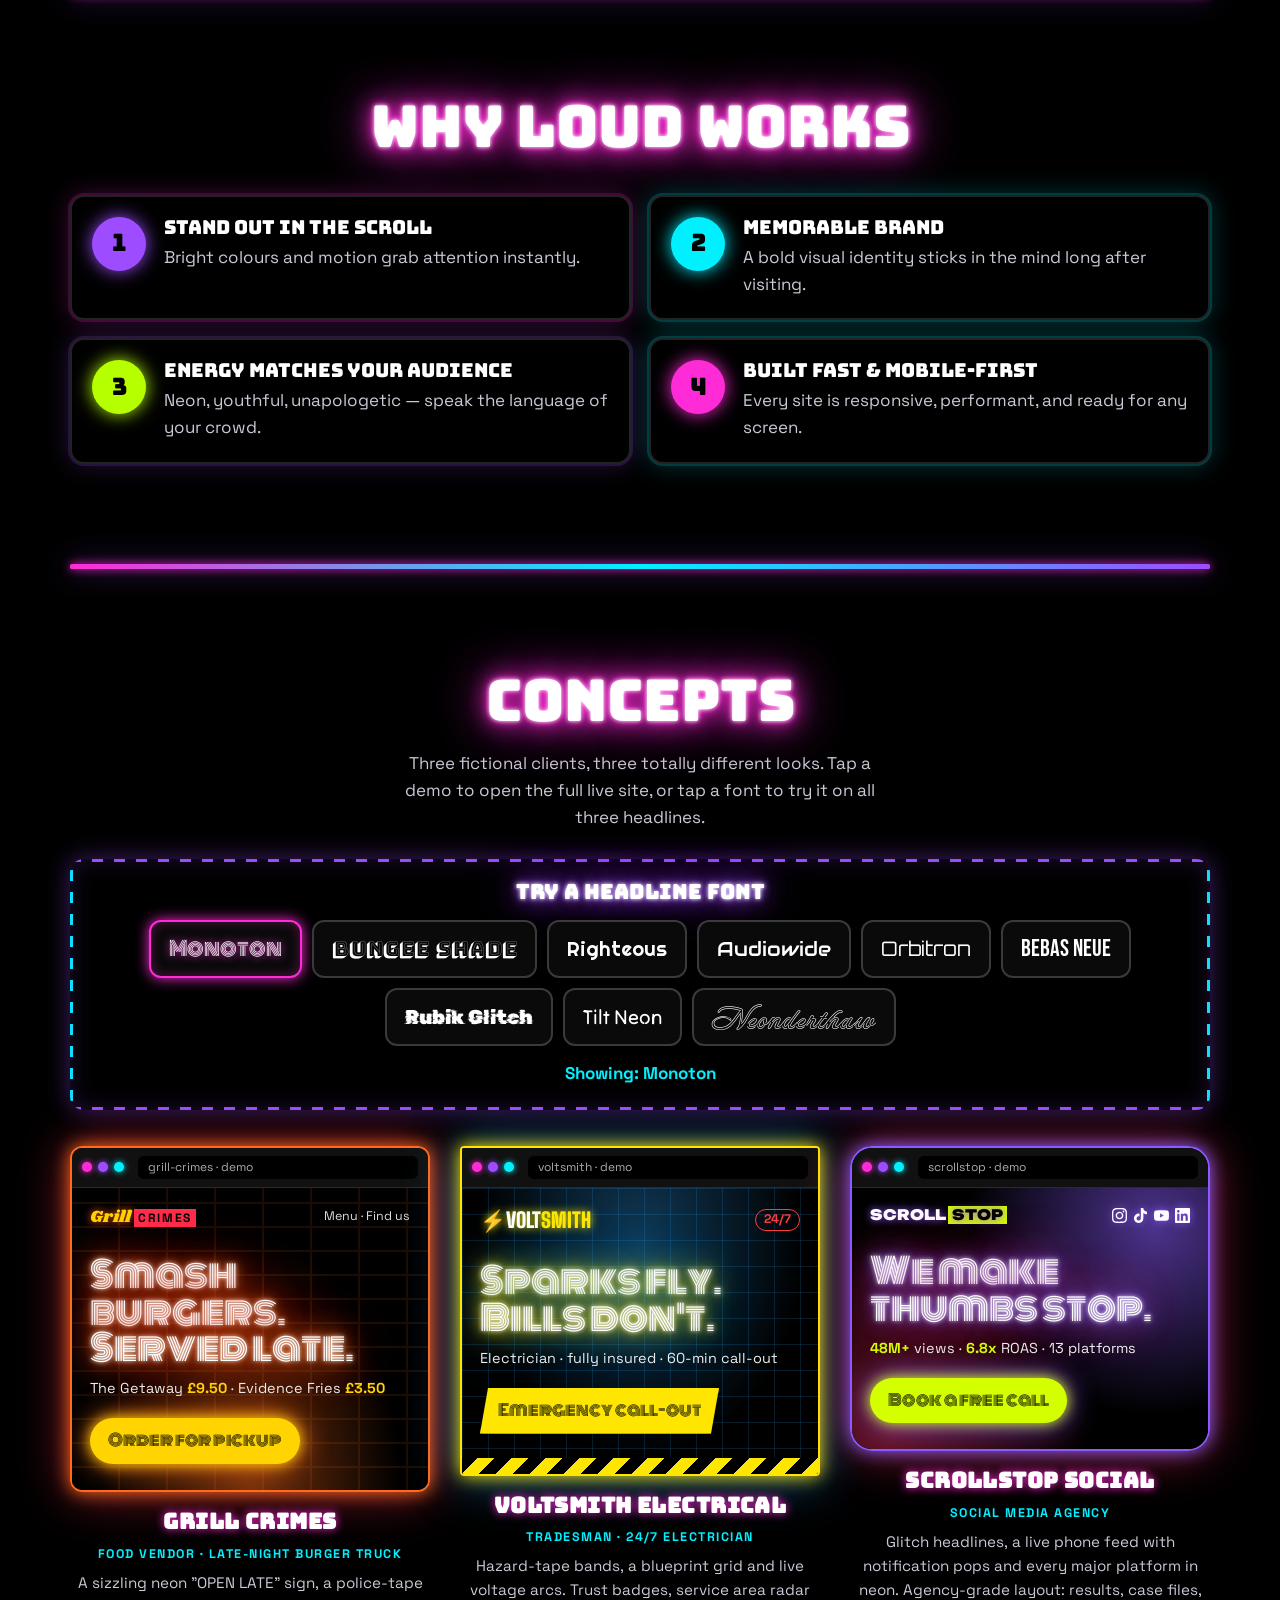
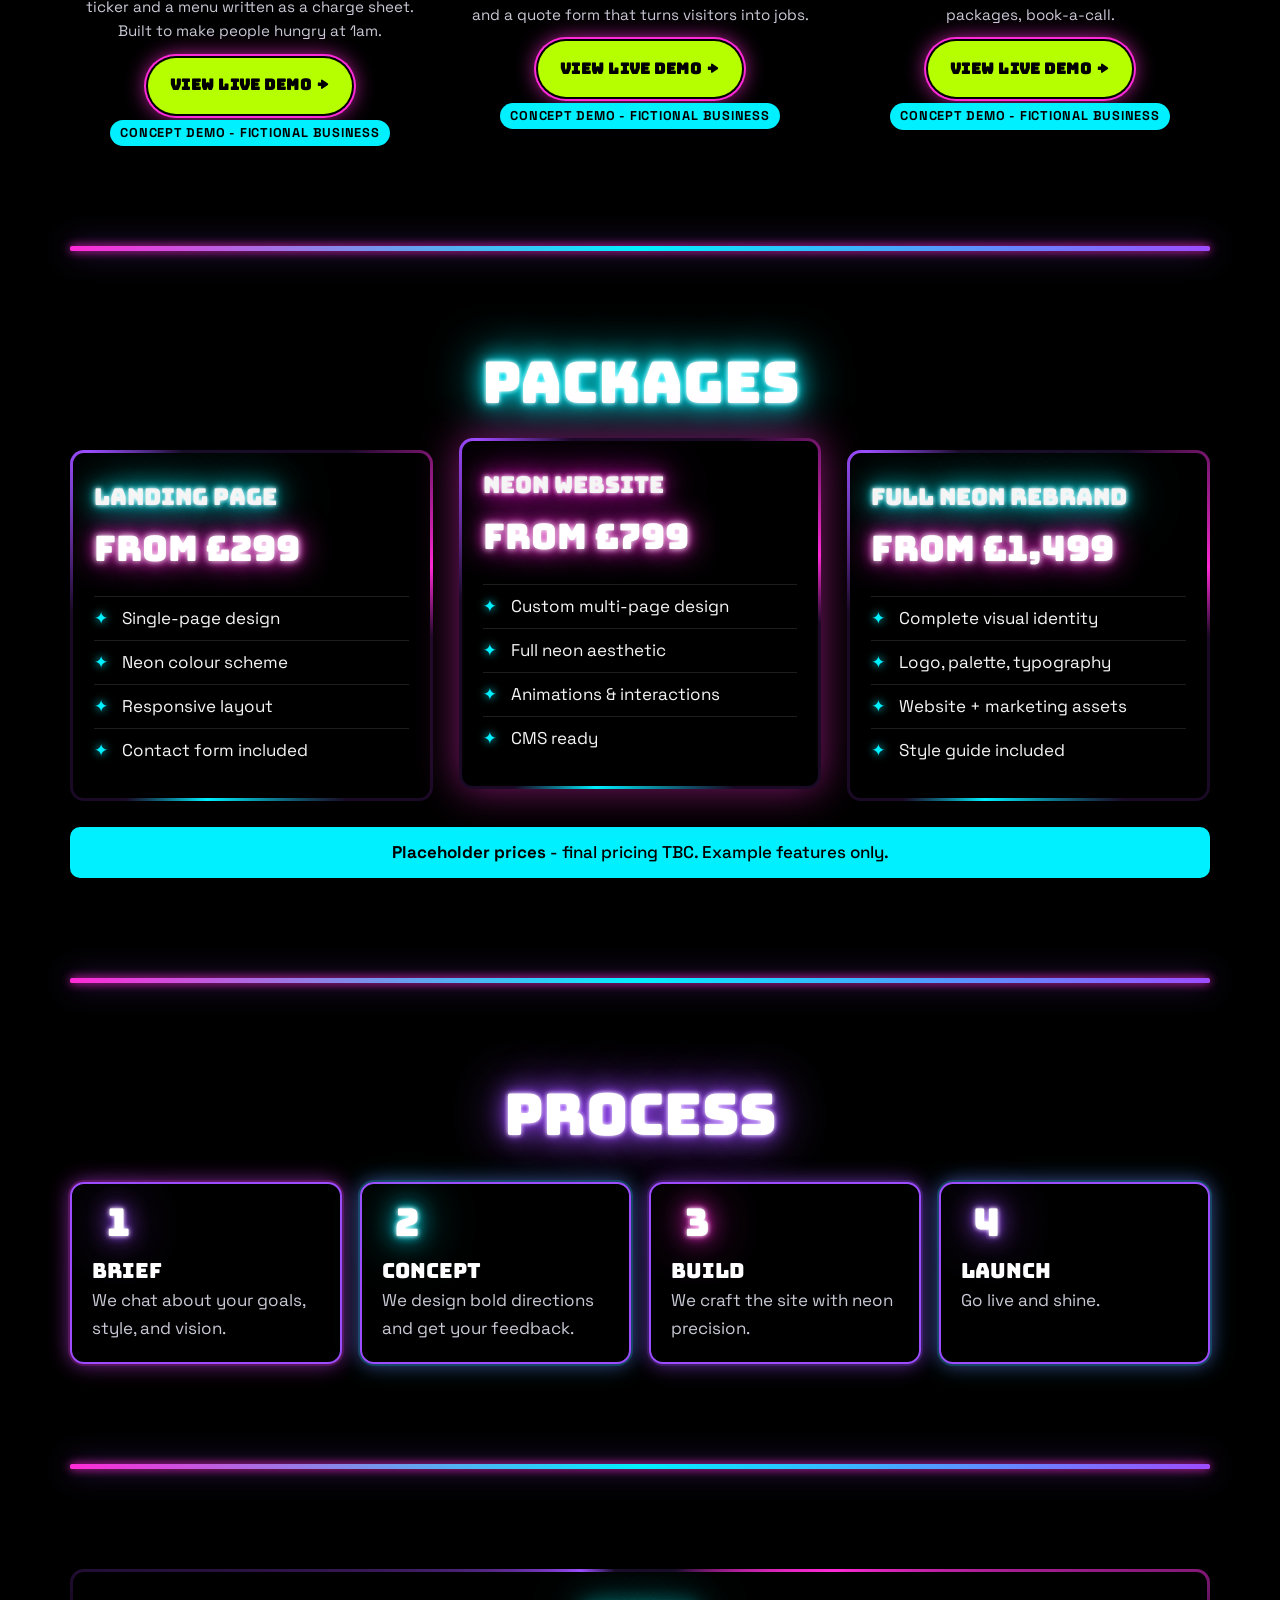
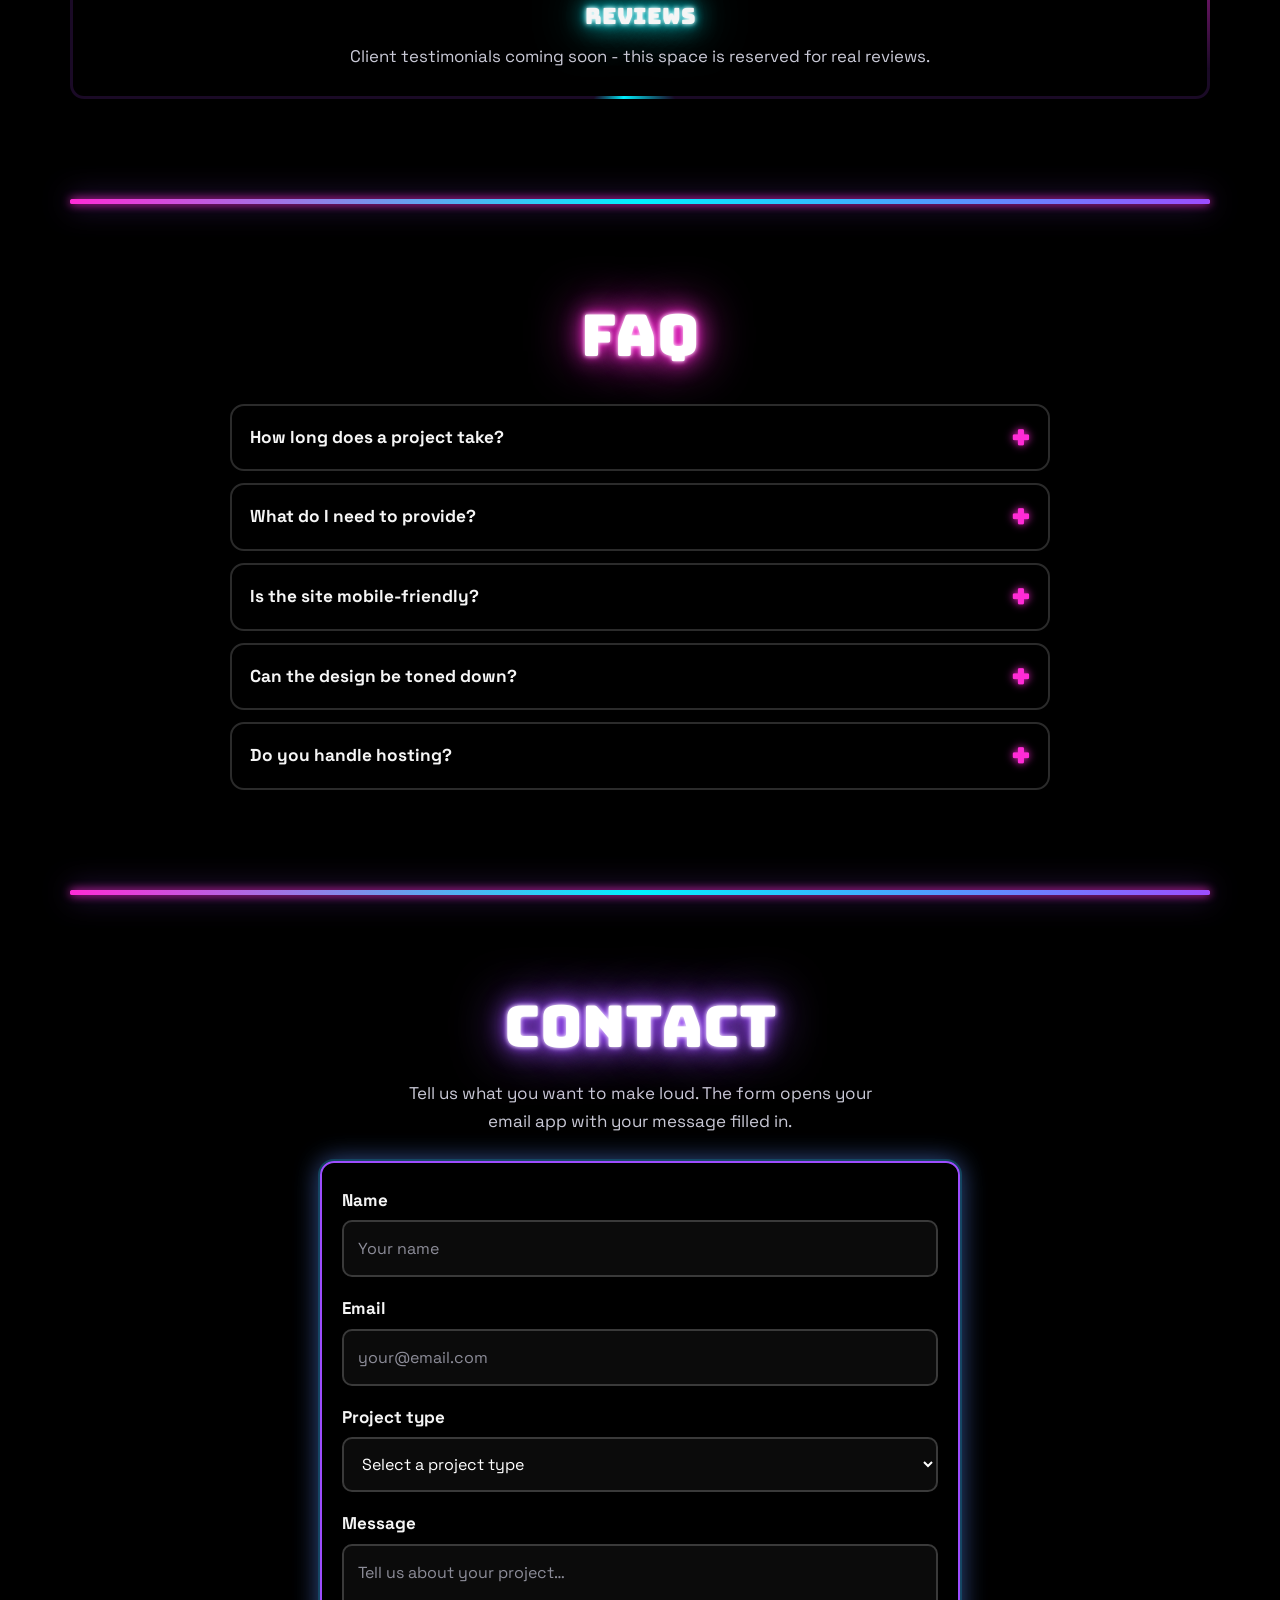
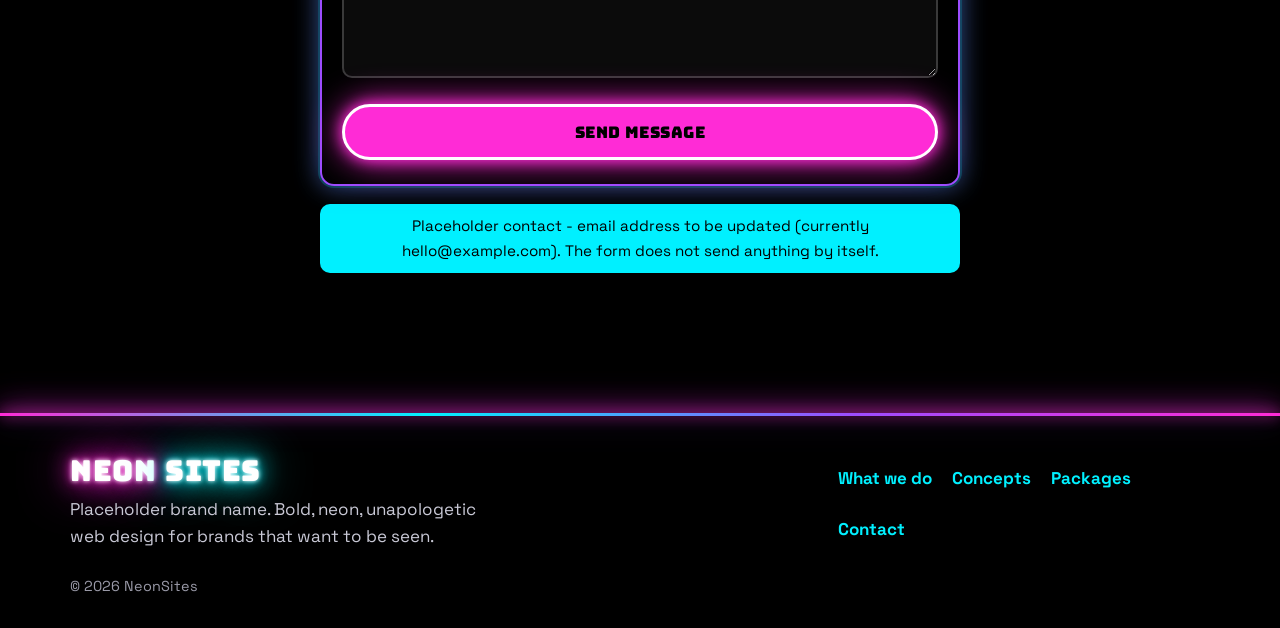
==== commit dca4b29f: "Rename studio to NeonSites Co-authored-by: jodieseanoneill-ui <jodieseanoneill-ui@users.noreply.gith" ====
--- a/index.html
+++ b/index.html
@@ -3,9 +3,9 @@
 <head>
   <meta charset="UTF-8">
   <meta name="viewport" content="width=device-width, initial-scale=1.0">
-  <meta name="description" content="NEON RIOT Studio (placeholder name): loud, neon, mobile-first websites and landing pages from the UK.">
+  <meta name="description" content="NeonSites: loud, neon, mobile-first websites and landing pages from the UK.">
   <meta name="theme-color" content="#000000">
-  <title>NEON RIOT Studio — Websites that refuse to be ignored</title>
+  <title>NeonSites — Websites that refuse to be ignored</title>
   <link rel="preconnect" href="https://fonts.googleapis.com">
   <link rel="preconnect" href="https://fonts.gstatic.com" crossorigin>
   <link href="https://fonts.googleapis.com/css2?family=Audiowide&family=Bebas+Neue&family=Big+Shoulders+Display:wght@900&family=Bungee&family=Bungee+Shade&family=Monoton&family=Neonderthaw&family=Orbitron:wght@700;900&family=Righteous&family=Rubik+Glitch&family=Shrikhand&family=Space+Grotesk:wght@400;500;700&family=Tilt+Neon&family=Unbounded:wght@900&display=swap" rel="stylesheet">
@@ -17,8 +17,8 @@
 
   <header class="header" aria-label="Site header">
     <div class="container">
-      <a href="#main" class="logo" aria-label="NEON RIOT Studio homepage">
-        <span class="logo-a">NEON</span><span class="logo-b">RIOT</span>
+      <a href="#main" class="logo" aria-label="NeonSites homepage">
+        <span class="logo-a">NEON</span><span class="logo-b">SITES</span>
       </a>
       <button class="menu-toggle" aria-label="Open main navigation" aria-expanded="false" id="menuToggle">
         <span></span>
@@ -246,7 +246,7 @@
           </article>
           <article class="package">
             <div class="package-header">
-              <span class="package-name">Full Riot rebrand</span>
+              <span class="package-name">Full Neon rebrand</span>
               <span class="package-price">from £1,499</span>
             </div>
             <ul class="package-features">
@@ -364,7 +364,7 @@
               <option value="" disabled selected>Select a project type</option>
               <option value="landing-page">Landing Page</option>
               <option value="neon-website">Neon Website</option>
-              <option value="full-rebrand">Full Riot Rebrand</option>
+              <option value="full-rebrand">Full Neon Rebrand</option>
               <option value="other">Other</option>
             </select>
           </div>
@@ -382,7 +382,7 @@
   <footer class="footer" aria-label="Site footer">
     <div class="container">
       <div class="footer-brand">
-        <a href="#main" class="footer-logo" aria-label="NEON RIOT Studio homepage"><span class="logo-a">NEON</span><span class="logo-b">RIOT</span></a>
+        <a href="#main" class="footer-logo" aria-label="NeonSites homepage"><span class="logo-a">NEON</span><span class="logo-b">SITES</span></a>
         <p class="footer-desc">Placeholder brand name. Bold, neon, unapologetic web design for brands that want to be seen.</p>
       </div>
       <nav class="footer-nav" aria-label="Footer navigation">
@@ -393,7 +393,7 @@
           <li><a href="#contact">Contact</a></li>
         </ul>
       </nav>
-      <p class="footer-copyright">© 2026 NEON RIOT Studio (placeholder name)</p>
+      <p class="footer-copyright">© 2026 NeonSites</p>
     </div>
   </footer>
 
--- a/styles.css
+++ b/styles.css
@@ -1,4 +1,4 @@
-/* NEON RIOT Studio (placeholder name) — styles.css
+/* NeonSites — styles.css
    Pure black, loud neon, mobile-first. Animations are slow (no flashing > 3/s)
    and all switch off under prefers-reduced-motion. */
 
